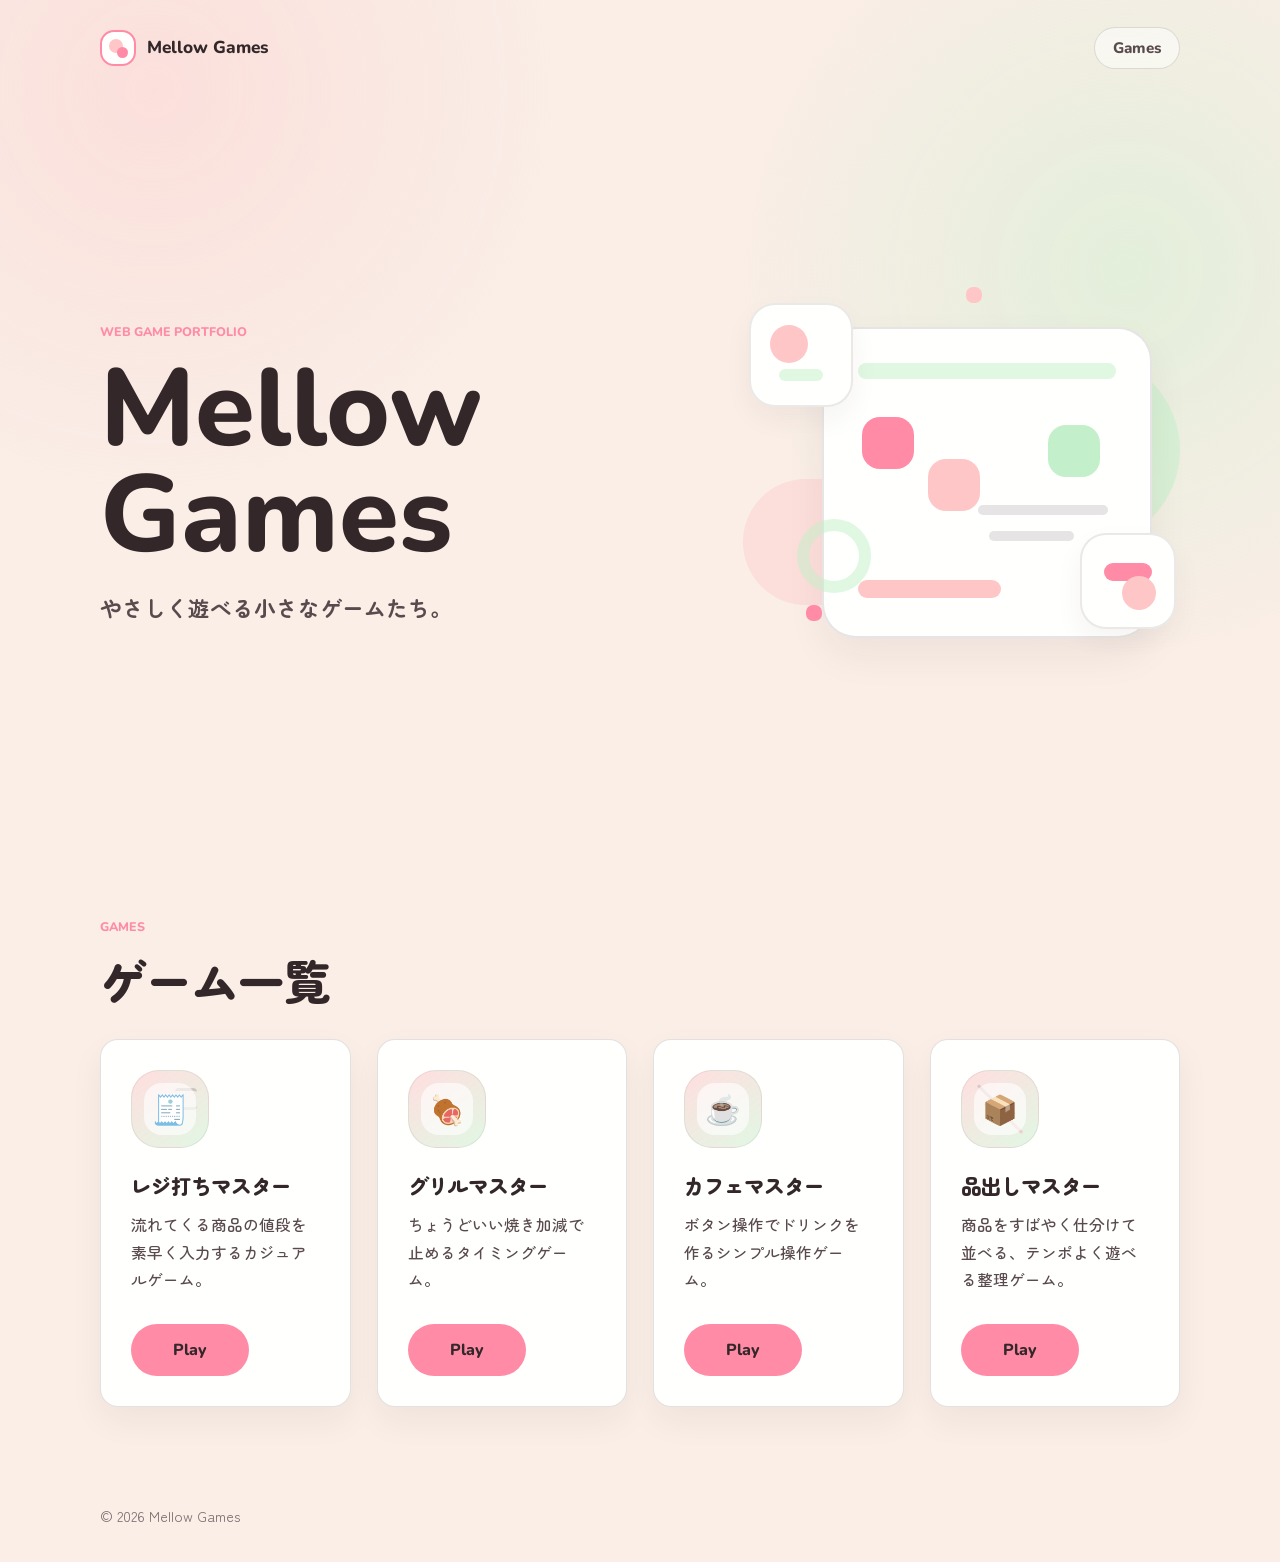
==== index.html @ 147684a7 "Add files via upload" ====
<!DOCTYPE html>
<html lang="ja">
<head>
  <meta charset="UTF-8">
  <meta name="viewport" content="width=device-width, initial-scale=1.0">
  <meta name="description" content="やさしく遊べる小さなゲームたち。">
  <title>Mellow Games</title>
  <link rel="preconnect" href="https://fonts.googleapis.com">
  <link rel="preconnect" href="https://fonts.gstatic.com" crossorigin>
  <link href="https://fonts.googleapis.com/css2?family=Nunito:wght@600;700;800&family=Zen+Maru+Gothic:wght@400;500;700;900&display=swap" rel="stylesheet">
  <link rel="stylesheet" href="style.css">
</head>
<body>
  <header class="site-header">
    <a class="brand" href="#" aria-label="Mellow Games">
      <span class="brand-mark" aria-hidden="true"></span>
      <span>Mellow Games</span>
    </a>
    <nav class="site-nav" aria-label="サイト内ナビゲーション">
      <a href="#games">Games</a>
    </nav>
  </header>

  <main>
    <section class="hero" aria-labelledby="site-title">
      <div class="hero-text">
        <p class="section-label">web game portfolio</p>
        <h1 id="site-title">Mellow Games</h1>
        <p class="lead">やさしく遊べる小さなゲームたち。</p>
      </div>

      <div class="hero-art" aria-label="フラットでやわらかいゲーム作品集のビジュアル">
        <div class="art-screen">
          <span class="screen-bar"></span>
          <span class="screen-pill"></span>
          <span class="screen-dot dot-one"></span>
          <span class="screen-dot dot-two"></span>
          <span class="screen-dot dot-three"></span>
          <span class="screen-line line-one"></span>
          <span class="screen-line line-two"></span>
        </div>
        <span class="art-tile tile-left"></span>
        <span class="art-tile tile-right"></span>
        <span class="art-ring"></span>
        <span class="art-spark spark-one"></span>
        <span class="art-spark spark-two"></span>
        <span class="art-blob blob-green"></span>
        <span class="art-blob blob-yellow"></span>
      </div>
    </section>

    <section class="games" id="games" aria-labelledby="games-title">
      <div class="section-heading">
        <p class="section-label">games</p>
        <h2 id="games-title">ゲーム一覧</h2>
      </div>

      <div class="game-grid">
        <article class="game-card game-card-cashier">
          <div class="game-icon" aria-label="レシートのアイコン"><span>🧾</span></div>
          <h3>レジ打ちマスター</h3>
          <p>流れてくる商品の値段を素早く入力するカジュアルゲーム。</p>
          <a class="play-button" href="https://shrimp7260-png.github.io/cashier_game/">Play</a>
        </article>

        <article class="game-card game-card-grill">
          <div class="game-icon" aria-label="焼き加減のアイコン"><span>🍖</span></div>
          <h3>グリルマスター</h3>
          <p>ちょうどいい焼き加減で止めるタイミングゲーム。</p>
          <a class="play-button" href="https://shrimp7260-png.github.io/grill_game/">Play</a>
        </article>

        <article class="game-card game-card-cafe">
          <div class="game-icon" aria-label="カフェのアイコン"><span>☕</span></div>
          <h3>カフェマスター</h3>
          <p>ボタン操作でドリンクを作るシンプル操作ゲーム。</p>
          <a class="play-button" href="https://shrimp7260-png.github.io/cafe_button/">Play</a>
        </article>

        <article class="game-card game-card-sort">
          <div class="game-icon" aria-label="品出しのアイコン"><span>📦</span></div>
          <h3>品出しマスター</h3>
          <p>商品をすばやく仕分けて並べる、テンポよく遊べる整理ゲーム。</p>
          <a class="play-button" href="https://shrimp7260-png.github.io/sort_game/">Play</a>
        </article>
      </div>
    </section>
  </main>

  <footer class="site-footer">
    <p>© 2026 Mellow Games</p>
  </footer>
</body>
</html>
---- style.css ----
:root {
  --bg: #faeee7;
  --main: #ff8ba7;
  --accent: #ffc6c7;
  --tertiary: #c3f0ca;
  --text: #33272a;
  --muted: #594a4e;
  --card: #fffffe;
  --border: rgba(51, 39, 42, 0.14);
  --soft-main: rgba(255, 139, 167, 0.2);
  --soft-accent: rgba(255, 198, 199, 0.4);
  --soft-tertiary: rgba(195, 240, 202, 0.52);
  --card-shadow: 0 14px 34px rgba(51, 39, 42, 0.055);
}

* {
  box-sizing: border-box;
}

html {
  scroll-behavior: smooth;
}

body {
  margin: 0;
  min-height: 100vh;
  background: var(--bg);
  color: var(--text);
  font-family: "Zen Maru Gothic", "M PLUS Rounded 1c", "Yu Gothic", "Hiragino Maru Gothic ProN", sans-serif;
  line-height: 1.75;
}

body::before {
  position: fixed;
  inset: 0;
  z-index: -2;
  pointer-events: none;
  background:
    radial-gradient(circle at 12% 10%, rgba(255, 198, 199, 0.36), transparent 25rem),
    radial-gradient(circle at 88% 30%, rgba(195, 240, 202, 0.42), transparent 24rem);
  content: "";
}

a {
  color: inherit;
  text-decoration: none;
}

.site-header,
.hero,
.games,
.site-footer {
  width: min(1080px, calc(100% - 44px));
  margin-inline: auto;
}

.site-header {
  display: flex;
  align-items: center;
  justify-content: space-between;
  padding: 26px 0;
}

.brand {
  display: inline-flex;
  align-items: center;
  gap: 11px;
  min-height: 44px;
  font-family: "Nunito", "Zen Maru Gothic", sans-serif;
  font-size: 1.08rem;
  font-weight: 800;
}

.brand-mark {
  position: relative;
  width: 36px;
  height: 36px;
  border: 2px solid var(--main);
  border-radius: 14px;
  background: var(--card);
}

.brand-mark::before,
.brand-mark::after {
  position: absolute;
  border-radius: 999px;
  content: "";
}

.brand-mark::before {
  width: 14px;
  height: 14px;
  left: 7px;
  top: 7px;
  background: var(--accent);
}

.brand-mark::after {
  width: 11px;
  height: 11px;
  right: 6px;
  bottom: 6px;
  background: var(--main);
}

.site-nav a {
  display: inline-flex;
  align-items: center;
  justify-content: center;
  min-height: 42px;
  padding: 0 18px;
  border: 1px solid var(--border);
  border-radius: 999px;
  background: rgba(255, 255, 255, 0.5);
  color: var(--muted);
  font-family: "Nunito", "Zen Maru Gothic", sans-serif;
  font-size: 0.95rem;
  font-weight: 800;
}

.hero {
  display: grid;
  grid-template-columns: minmax(0, 1fr) minmax(310px, 0.82fr);
  align-items: center;
  gap: clamp(42px, 8vw, 92px);
  min-height: calc(100vh - 96px);
  padding: 34px 0 82px;
}

.hero-text {
  max-width: 620px;
}

.section-label {
  margin: 0 0 13px;
  color: var(--main);
  font-family: "Nunito", "Zen Maru Gothic", sans-serif;
  font-size: 0.78rem;
  font-weight: 800;
  letter-spacing: 0;
  text-transform: uppercase;
}

h1,
h2,
h3,
p {
  margin-top: 0;
}

h1 {
  margin-bottom: 20px;
  font-family: "Nunito", "Zen Maru Gothic", sans-serif;
  font-size: clamp(3.2rem, 8.6vw, 6.8rem);
  font-weight: 800;
  line-height: 0.98;
}

.lead {
  max-width: 30rem;
  margin-bottom: 0;
  color: var(--muted);
  font-size: clamp(1.08rem, 2vw, 1.36rem);
  font-weight: 700;
}

.hero-art {
  position: relative;
  min-height: 410px;
}

.art-screen {
  position: absolute;
  right: 28px;
  top: 58px;
  display: block;
  width: min(82%, 330px);
  aspect-ratio: 1.06 / 1;
  border: 2px solid rgba(51, 39, 42, 0.12);
  border-radius: 34px;
  background: var(--card);
  box-shadow: 0 18px 40px rgba(51, 39, 42, 0.06);
  animation: screen-float 7s ease-in-out infinite;
}

.screen-bar,
.screen-pill,
.screen-dot,
.screen-line {
  position: absolute;
  display: block;
}

.screen-bar {
  left: 34px;
  right: 34px;
  top: 34px;
  height: 16px;
  border-radius: 999px;
  background: var(--soft-tertiary);
}

.screen-pill {
  left: 34px;
  bottom: 38px;
  width: 44%;
  height: 18px;
  border-radius: 999px;
  background: var(--accent);
}

.screen-dot {
  width: 52px;
  height: 52px;
  border-radius: 18px;
}

.dot-one {
  left: 38px;
  top: 88px;
  background: var(--main);
}

.dot-two {
  left: 104px;
  top: 130px;
  background: var(--accent);
}

.dot-three {
  right: 50px;
  top: 96px;
  background: var(--tertiary);
}

.screen-line {
  height: 10px;
  border-radius: 999px;
  background: rgba(51, 39, 42, 0.12);
}

.line-one {
  right: 42px;
  top: 176px;
  width: 40%;
}

.line-two {
  right: 76px;
  top: 202px;
  width: 26%;
}

.art-tile {
  position: absolute;
  z-index: 1;
  display: block;
  border: 2px solid rgba(51, 39, 42, 0.1);
  border-radius: 26px;
  background: var(--card);
  box-shadow: 0 12px 28px rgba(51, 39, 42, 0.05);
}

.art-tile::before,
.art-tile::after {
  position: absolute;
  border-radius: 999px;
  content: "";
}

.tile-left {
  left: 14px;
  top: 34px;
  width: 104px;
  height: 104px;
  animation: tile-left-float 5.8s ease-in-out infinite;
}

.tile-left::before {
  width: 38px;
  height: 38px;
  left: 19px;
  top: 20px;
  background: var(--accent);
}

.tile-left::after {
  width: 44px;
  height: 12px;
  left: 28px;
  bottom: 24px;
  background: var(--soft-tertiary);
}

.tile-right {
  right: 4px;
  bottom: 50px;
  width: 96px;
  height: 96px;
  animation: tile-right-float 6.4s ease-in-out infinite;
}

.tile-right::before {
  width: 48px;
  height: 18px;
  left: 22px;
  top: 28px;
  background: var(--main);
}

.tile-right::after {
  width: 34px;
  height: 34px;
  right: 18px;
  bottom: 17px;
  background: var(--accent);
}

.art-ring {
  position: absolute;
  left: 62px;
  bottom: 86px;
  width: 74px;
  height: 74px;
  border: 12px solid var(--soft-tertiary);
  border-radius: 50%;
  animation: ring-breathe 5.2s ease-in-out infinite;
}

.art-spark {
  position: absolute;
  width: 16px;
  height: 16px;
  border-radius: 7px;
  background: var(--accent);
}

.spark-one {
  left: 52%;
  top: 18px;
  animation: spark-one-drift 4.8s ease-in-out infinite;
}

.spark-two {
  left: 16%;
  bottom: 58px;
  background: var(--main);
  animation: spark-two-drift 5.6s ease-in-out infinite;
}

.art-blob {
  position: absolute;
  z-index: -1;
  display: block;
  border-radius: 999px;
}

.blob-green {
  right: 0;
  top: 86px;
  width: 270px;
  height: 190px;
  background: var(--soft-tertiary);
  animation: blob-green-drift 8.4s ease-in-out infinite;
}

.blob-yellow {
  left: 8px;
  bottom: 74px;
  width: 190px;
  height: 126px;
  background: var(--soft-accent);
  animation: blob-yellow-drift 7.6s ease-in-out infinite;
}

@keyframes screen-float {
  0%,
  100% {
    transform: translate3d(0, 0, 0) rotate(0deg);
  }

  50% {
    transform: translate3d(0, -10px, 0) rotate(0.7deg);
  }
}

@keyframes tile-left-float {
  0%,
  100% {
    transform: translate3d(0, 0, 0) rotate(-8deg);
  }

  50% {
    transform: translate3d(-4px, -12px, 0) rotate(-4deg);
  }
}

@keyframes tile-right-float {
  0%,
  100% {
    transform: translate3d(0, 0, 0) rotate(7deg);
  }

  50% {
    transform: translate3d(5px, -9px, 0) rotate(3deg);
  }
}

@keyframes ring-breathe {
  0%,
  100% {
    transform: scale(1);
    opacity: 1;
  }

  50% {
    transform: scale(1.08);
    opacity: 0.76;
  }
}

@keyframes spark-one-drift {
  0%,
  100% {
    transform: translate3d(0, 0, 0) rotate(18deg);
  }

  50% {
    transform: translate3d(6px, -8px, 0) rotate(42deg);
  }
}

@keyframes spark-two-drift {
  0%,
  100% {
    transform: translate3d(0, 0, 0) rotate(-18deg);
  }

  50% {
    transform: translate3d(-5px, 7px, 0) rotate(-42deg);
  }
}

@keyframes blob-green-drift {
  0%,
  100% {
    transform: translate3d(0, 0, 0) rotate(-20deg);
  }

  50% {
    transform: translate3d(10px, -8px, 0) rotate(-15deg);
  }
}

@keyframes blob-yellow-drift {
  0%,
  100% {
    transform: translate3d(0, 0, 0) rotate(17deg);
  }

  50% {
    transform: translate3d(-8px, 6px, 0) rotate(12deg);
  }
}

@keyframes icon-bob {
  0%,
  100% {
    transform: translateY(0);
  }

  45% {
    transform: translateY(-4px);
  }
}

@keyframes cashier-lines {
  0%,
  62%,
  100% {
    opacity: 0;
    transform: translateY(4px);
  }

  18%,
  42% {
    opacity: 1;
    transform: translateY(0);
  }
}

@keyframes cashier-dot {
  0%,
  55%,
  100% {
    opacity: 0;
    transform: scale(0.65);
  }

  18%,
  28% {
    opacity: 0.9;
    transform: scale(1);
  }
}

@keyframes grill-wiggle {
  0%,
  100% {
    transform: translateY(0) rotate(0deg);
  }

  32% {
    transform: translateY(-2px) rotate(-4deg);
  }

  64% {
    transform: translateY(1px) rotate(3deg);
  }
}

@keyframes cup-sway {
  0%,
  100% {
    transform: translateY(0) rotate(0deg);
  }

  50% {
    transform: translateY(-2px) rotate(2deg);
  }
}

@keyframes steam-rise {
  0%,
  100% {
    opacity: 0;
    transform: translate3d(0, 8px, 0) scaleY(0.78);
  }

  28% {
    opacity: 0.62;
  }

  68% {
    opacity: 0;
    transform: translate3d(0, -8px, 0) scaleY(1.08);
  }
}

@keyframes sort-slide {
  0%,
  100% {
    transform: translateX(0);
  }

  35% {
    transform: translateX(-4px);
  }

  70% {
    transform: translateX(4px);
  }
}

@keyframes sort-arrow-left {
  0%,
  70%,
  100% {
    opacity: 0;
    transform: translateX(6px) rotate(45deg);
  }

  24%,
  48% {
    opacity: 1;
    transform: translateX(0) rotate(45deg);
  }
}

@keyframes sort-arrow-right {
  0%,
  70%,
  100% {
    opacity: 0;
    transform: translateX(-6px) rotate(225deg);
  }

  24%,
  48% {
    opacity: 1;
    transform: translateX(0) rotate(225deg);
  }
}

.games {
  padding: 16px 0 96px;
}

.section-heading {
  margin-bottom: 30px;
}

h2 {
  margin-bottom: 0;
  font-size: clamp(2rem, 4vw, 2.9rem);
  font-weight: 900;
  line-height: 1.25;
}

.game-grid {
  display: grid;
  grid-template-columns: repeat(auto-fit, minmax(240px, 1fr));
  gap: 26px;
}

.game-card {
  display: flex;
  flex-direction: column;
  min-height: 348px;
  padding: 30px;
  border: 1px solid var(--border);
  border-radius: 18px;
  background: var(--card);
  box-shadow: var(--card-shadow);
  transition: transform 180ms ease, box-shadow 180ms ease, border-color 180ms ease;
}

.game-card:hover {
  border-color: rgba(255, 139, 167, 0.34);
  box-shadow: 0 18px 38px rgba(51, 39, 42, 0.075);
  transform: translateY(-4px);
}

.game-icon {
  position: relative;
  display: grid;
  place-items: center;
  overflow: hidden;
  width: 78px;
  height: 78px;
  margin-bottom: 24px;
  border: 1px solid rgba(51, 39, 42, 0.08);
  border-radius: 28px;
  background:
    linear-gradient(145deg, rgba(255, 198, 199, 0.58), rgba(195, 240, 202, 0.5)),
    var(--card);
}

.game-icon span {
  position: relative;
  z-index: 2;
  display: grid;
  place-items: center;
  width: 52px;
  height: 52px;
  border-radius: 18px;
  background: rgba(255, 255, 255, 0.62);
  font-size: 1.8rem;
  line-height: 1;
  filter: saturate(0.82);
}

.game-icon::before,
.game-icon::after {
  position: absolute;
  z-index: 1;
  pointer-events: none;
  content: "";
}

.game-card-cashier .game-icon span {
  animation: icon-bob 2.5s ease-in-out infinite;
}

.game-card-cashier .game-icon::before {
  right: 11px;
  top: 17px;
  width: 22px;
  height: 16px;
  border-top: 3px solid rgba(51, 39, 42, 0.18);
  border-bottom: 3px solid rgba(51, 39, 42, 0.12);
  border-radius: 4px;
  animation: cashier-lines 2.5s ease-in-out infinite;
}

.game-card-cashier .game-icon::after {
  right: 17px;
  bottom: 17px;
  width: 7px;
  height: 7px;
  border-radius: 50%;
  background: var(--main);
  opacity: 0;
  animation: cashier-dot 2.5s ease-in-out infinite;
}

.game-card-grill .game-icon span {
  animation: grill-wiggle 3.1s ease-in-out infinite;
}

.game-card-grill .game-icon::before,
.game-card-cafe .game-icon::before {
  left: 25px;
  top: 11px;
  width: 8px;
  height: 23px;
  border-left: 3px solid rgba(89, 74, 78, 0.18);
  border-radius: 999px;
  opacity: 0;
  animation: steam-rise 3s ease-in-out infinite;
}

.game-card-grill .game-icon::after,
.game-card-cafe .game-icon::after {
  left: 39px;
  top: 14px;
  width: 8px;
  height: 20px;
  border-left: 3px solid rgba(89, 74, 78, 0.14);
  border-radius: 999px;
  opacity: 0;
  animation: steam-rise 3s 0.45s ease-in-out infinite;
}

.game-card-cafe .game-icon span {
  animation: cup-sway 3.2s ease-in-out infinite;
}

.game-card-cafe .game-icon::before {
  border-left-color: rgba(255, 139, 167, 0.22);
}

.game-card-cafe .game-icon::after {
  border-left-color: rgba(89, 74, 78, 0.13);
}

.game-card-sort .game-icon span {
  animation: sort-slide 2.8s ease-in-out infinite;
}

.game-card-sort .game-icon::before {
  left: 10px;
  top: 19px;
  width: 18px;
  height: 8px;
  border-top: 3px solid rgba(51, 39, 42, 0.14);
  border-right: 3px solid rgba(51, 39, 42, 0.14);
  transform: rotate(45deg);
  animation: sort-arrow-left 2.8s ease-in-out infinite;
}

.game-card-sort .game-icon::after {
  right: 10px;
  bottom: 19px;
  width: 18px;
  height: 8px;
  border-top: 3px solid rgba(255, 139, 167, 0.38);
  border-right: 3px solid rgba(255, 139, 167, 0.38);
  transform: rotate(225deg);
  animation: sort-arrow-right 2.8s 0.25s ease-in-out infinite;
}

.game-card h3 {
  margin-bottom: 12px;
  font-size: 1.28rem;
  font-weight: 900;
  line-height: 1.35;
}

.game-card p {
  margin-bottom: 30px;
  color: var(--muted);
  font-size: 0.98rem;
  font-weight: 500;
}

.play-button {
  display: inline-flex;
  align-items: center;
  justify-content: center;
  width: fit-content;
  min-width: 118px;
  min-height: 52px;
  margin-top: auto;
  padding: 0 28px;
  border-radius: 999px;
  background: var(--main);
  color: var(--text);
  font-family: "Nunito", "Zen Maru Gothic", sans-serif;
  font-size: 1rem;
  font-weight: 800;
  transition: transform 150ms ease, box-shadow 150ms ease, background-color 150ms ease;
}

.play-button:hover {
  background: #ff7f9f;
  box-shadow: 0 10px 20px rgba(255, 139, 167, 0.28);
  transform: translateY(-2px);
}

.play-button:active {
  box-shadow: 0 5px 12px rgba(255, 139, 167, 0.18);
  transform: translateY(1px) scale(0.99);
}

.brand:focus-visible,
.site-nav a:focus-visible,
.play-button:focus-visible {
  outline: 3px solid rgba(195, 240, 202, 0.82);
  outline-offset: 4px;
}

.site-footer {
  padding: 0 0 34px;
  color: rgba(89, 74, 78, 0.78);
  font-size: 0.9rem;
}

.site-footer p {
  margin-bottom: 0;
}

@media (max-width: 880px) {
  .hero {
    grid-template-columns: 1fr;
    gap: 34px;
    min-height: auto;
    padding: 34px 0 70px;
  }

  .hero-art {
    order: -1;
    min-height: 320px;
  }

  .art-screen {
    right: 22px;
    top: 48px;
    width: min(78%, 292px);
  }

  .game-grid {
    grid-template-columns: 1fr;
  }

  .game-card {
    min-height: auto;
  }
}

@media (max-width: 560px) {
  .site-header,
  .hero,
  .games,
  .site-footer {
    width: min(100% - 30px, 1080px);
  }

  .site-header {
    padding: 20px 0;
  }

  .brand {
    font-size: 1rem;
  }

  .brand-mark {
    width: 34px;
    height: 34px;
    border-radius: 13px;
  }

  .site-nav a {
    min-height: 40px;
    padding: 0 14px;
  }

  .hero {
    padding: 24px 0 58px;
  }

  .hero-art {
    min-height: 250px;
  }

  h1 {
    font-size: clamp(3rem, 17vw, 4.25rem);
  }

  .lead {
    font-size: 1.06rem;
  }

  .art-screen {
    right: 12px;
    top: 38px;
    width: min(76%, 232px);
    border-radius: 28px;
  }

  .screen-bar {
    left: 26px;
    right: 26px;
    top: 28px;
    height: 13px;
  }

  .screen-dot {
    width: 40px;
    height: 40px;
    border-radius: 15px;
  }

  .dot-one {
    left: 28px;
    top: 72px;
  }

  .dot-two {
    left: 78px;
    top: 104px;
  }

  .dot-three {
    right: 34px;
    top: 80px;
  }

  .screen-line {
    height: 8px;
  }

  .line-one {
    right: 32px;
    top: 146px;
  }

  .line-two {
    right: 56px;
    top: 166px;
  }

  .screen-pill {
    left: 28px;
    bottom: 30px;
    height: 14px;
  }

  .tile-left {
    left: 4px;
    top: 18px;
    width: 76px;
    height: 76px;
    border-radius: 22px;
  }

  .tile-right {
    right: 0;
    bottom: 34px;
    width: 72px;
    height: 72px;
    border-radius: 22px;
  }

  .art-ring {
    left: 42px;
    bottom: 54px;
    width: 56px;
    height: 56px;
    border-width: 10px;
  }

  .blob-green {
    top: 62px;
    width: 210px;
    height: 148px;
  }

  .blob-yellow {
    bottom: 48px;
    width: 150px;
    height: 96px;
  }

  .games {
    padding-bottom: 76px;
  }

  .game-grid {
    gap: 14px;
  }

  .game-card {
    display: grid;
    grid-template-columns: 66px minmax(0, 1fr);
    align-items: start;
    column-gap: 16px;
    padding: 18px;
  }

  .game-icon {
    grid-row: 1 / 4;
    width: 66px;
    height: 66px;
    margin-bottom: 0;
    border-radius: 22px;
  }

  .game-icon span {
    width: 46px;
    height: 46px;
    border-radius: 16px;
    font-size: 1.45rem;
  }

  .game-card h3 {
    grid-column: 2;
    margin-bottom: 5px;
    font-size: 1.08rem;
  }

  .game-card p {
    grid-column: 2;
    margin-bottom: 14px;
    font-size: 0.9rem;
    line-height: 1.58;
  }

  .play-button {
    grid-column: 2;
    width: 100%;
    min-height: 48px;
    margin-top: 0;
    padding: 0 20px;
  }
}

@media (prefers-reduced-motion: reduce) {
  *,
  *::before,
  *::after {
    scroll-behavior: auto !important;
  }

  .art-screen,
  .tile-left,
  .tile-right,
  .art-ring,
  .spark-one,
  .spark-two,
  .blob-green,
  .blob-yellow,
  .game-icon span,
  .game-icon::before,
  .game-icon::after {
    animation: none;
  }
}
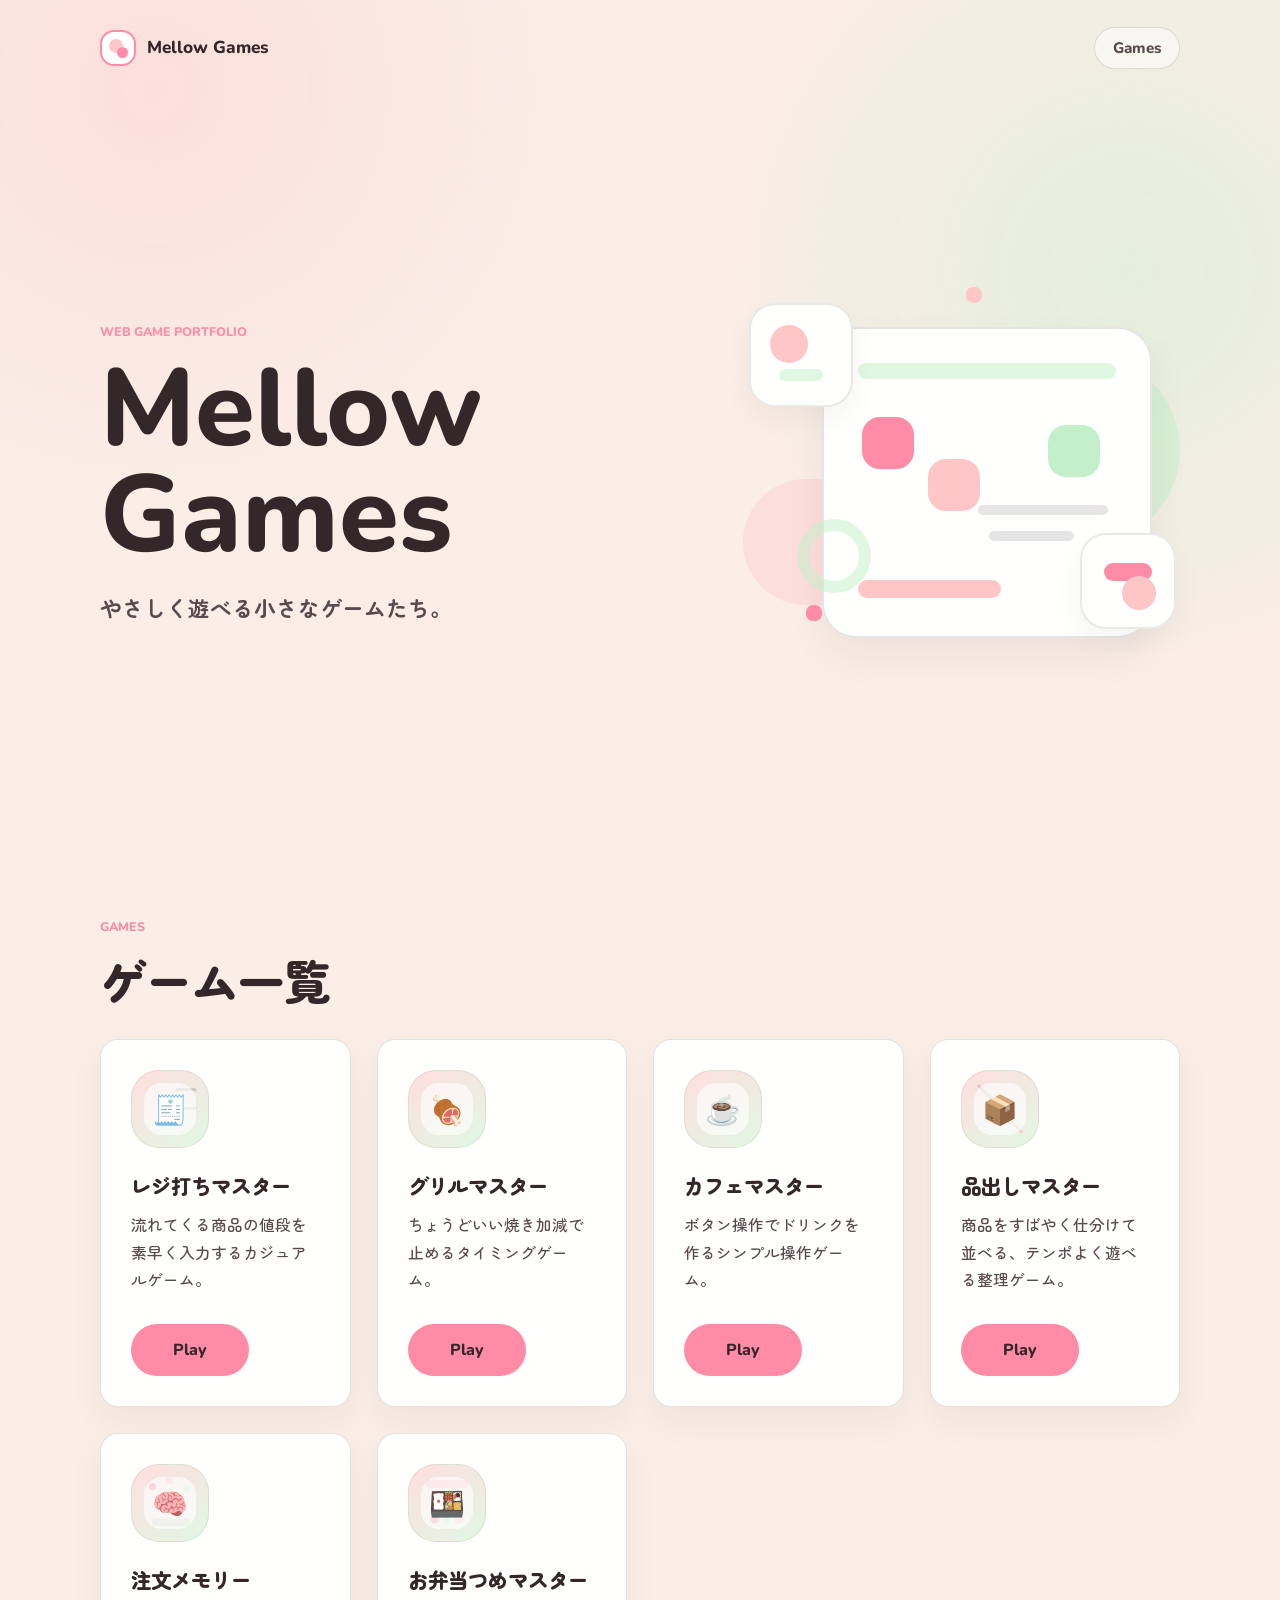
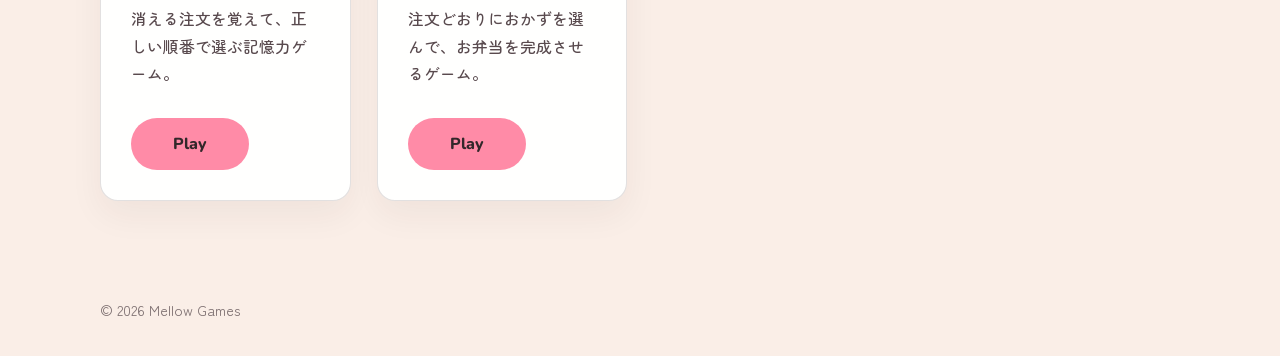
==== commit af420a55: "Add files via upload" ====
--- a/index.html
+++ b/index.html
@@ -83,6 +83,20 @@
           <p>商品をすばやく仕分けて並べる、テンポよく遊べる整理ゲーム。</p>
           <a class="play-button" href="https://shrimp7260-png.github.io/sort_game/">Play</a>
         </article>
+
+        <article class="game-card game-card-memory">
+          <div class="game-icon" aria-label="記憶ゲームのアイコン"><span>🧠</span></div>
+          <h3>注文メモリー</h3>
+          <p>消える注文を覚えて、正しい順番で選ぶ記憶力ゲーム。</p>
+          <a class="play-button" href="https://shrimp7260-png.github.io/memory-game/">Play</a>
+        </article>
+
+        <article class="game-card game-card-bento">
+          <div class="game-icon" aria-label="お弁当のアイコン"><span>🍱</span></div>
+          <h3>お弁当つめマスター</h3>
+          <p>注文どおりにおかずを選んで、お弁当を完成させるゲーム。</p>
+          <a class="play-button" href="https://shrimp7260-png.github.io/bento-game/">Play</a>
+        </article>
       </div>
     </section>
   </main>
--- a/style.css
+++ b/style.css
@@ -592,6 +592,79 @@
   }
 }
 
+@keyframes memory-pulse {
+  0%,
+  100% {
+    transform: scale(1);
+  }
+
+  50% {
+    transform: scale(1.05);
+  }
+}
+
+@keyframes memory-dots {
+  0%,
+  100% {
+    opacity: 0.36;
+    transform: translateY(2px);
+  }
+
+  42%,
+  66% {
+    opacity: 0.9;
+    transform: translateY(-2px);
+  }
+}
+
+@keyframes memory-line {
+  0%,
+  100% {
+    opacity: 0.2;
+    transform: scaleX(0.72);
+  }
+
+  50% {
+    opacity: 0.72;
+    transform: scaleX(1);
+  }
+}
+
+@keyframes bento-lift {
+  0%,
+  100% {
+    transform: translateY(0) rotate(0deg);
+  }
+
+  48% {
+    transform: translateY(-3px) rotate(-2deg);
+  }
+}
+
+@keyframes bento-lid {
+  0%,
+  100% {
+    opacity: 0.45;
+    transform: translateY(0);
+  }
+
+  48% {
+    opacity: 0.82;
+    transform: translateY(-6px);
+  }
+}
+
+@keyframes bento-items {
+  0%,
+  100% {
+    transform: translateY(0);
+  }
+
+  48% {
+    transform: translateY(-2px);
+  }
+}
+
 .games {
   padding: 16px 0 96px;
 }
@@ -760,6 +833,61 @@
   animation: sort-arrow-right 2.8s 0.25s ease-in-out infinite;
 }
 
+.game-card-memory .game-icon span {
+  animation: memory-pulse 3s ease-in-out infinite;
+}
+
+.game-card-memory .game-icon::before {
+  left: 17px;
+  top: 18px;
+  width: 7px;
+  height: 7px;
+  border-radius: 50%;
+  background: var(--main);
+  box-shadow:
+    17px -6px 0 rgba(255, 139, 167, 0.38),
+    34px 2px 0 rgba(195, 240, 202, 0.9);
+  animation: memory-dots 3s ease-in-out infinite;
+}
+
+.game-card-memory .game-icon::after {
+  left: 20px;
+  bottom: 15px;
+  width: 38px;
+  height: 8px;
+  border-radius: 999px;
+  background: rgba(89, 74, 78, 0.12);
+  animation: memory-line 3s ease-in-out infinite;
+}
+
+.game-card-bento .game-icon span {
+  animation: bento-lift 3.2s ease-in-out infinite;
+}
+
+.game-card-bento .game-icon::before {
+  left: 17px;
+  top: 15px;
+  width: 42px;
+  height: 8px;
+  border-radius: 999px;
+  background: rgba(255, 139, 167, 0.35);
+  animation: bento-lid 3.2s ease-in-out infinite;
+}
+
+.game-card-bento .game-icon::after {
+  left: 18px;
+  bottom: 17px;
+  width: 40px;
+  height: 10px;
+  border-radius: 999px;
+  background:
+    radial-gradient(circle at 20% 50%, var(--main) 0 4px, transparent 5px),
+    radial-gradient(circle at 50% 50%, var(--tertiary) 0 4px, transparent 5px),
+    radial-gradient(circle at 80% 50%, var(--accent) 0 4px, transparent 5px);
+  opacity: 0.72;
+  animation: bento-items 3.2s ease-in-out infinite;
+}
+
 .game-card h3 {
   margin-bottom: 12px;
   font-size: 1.28rem;
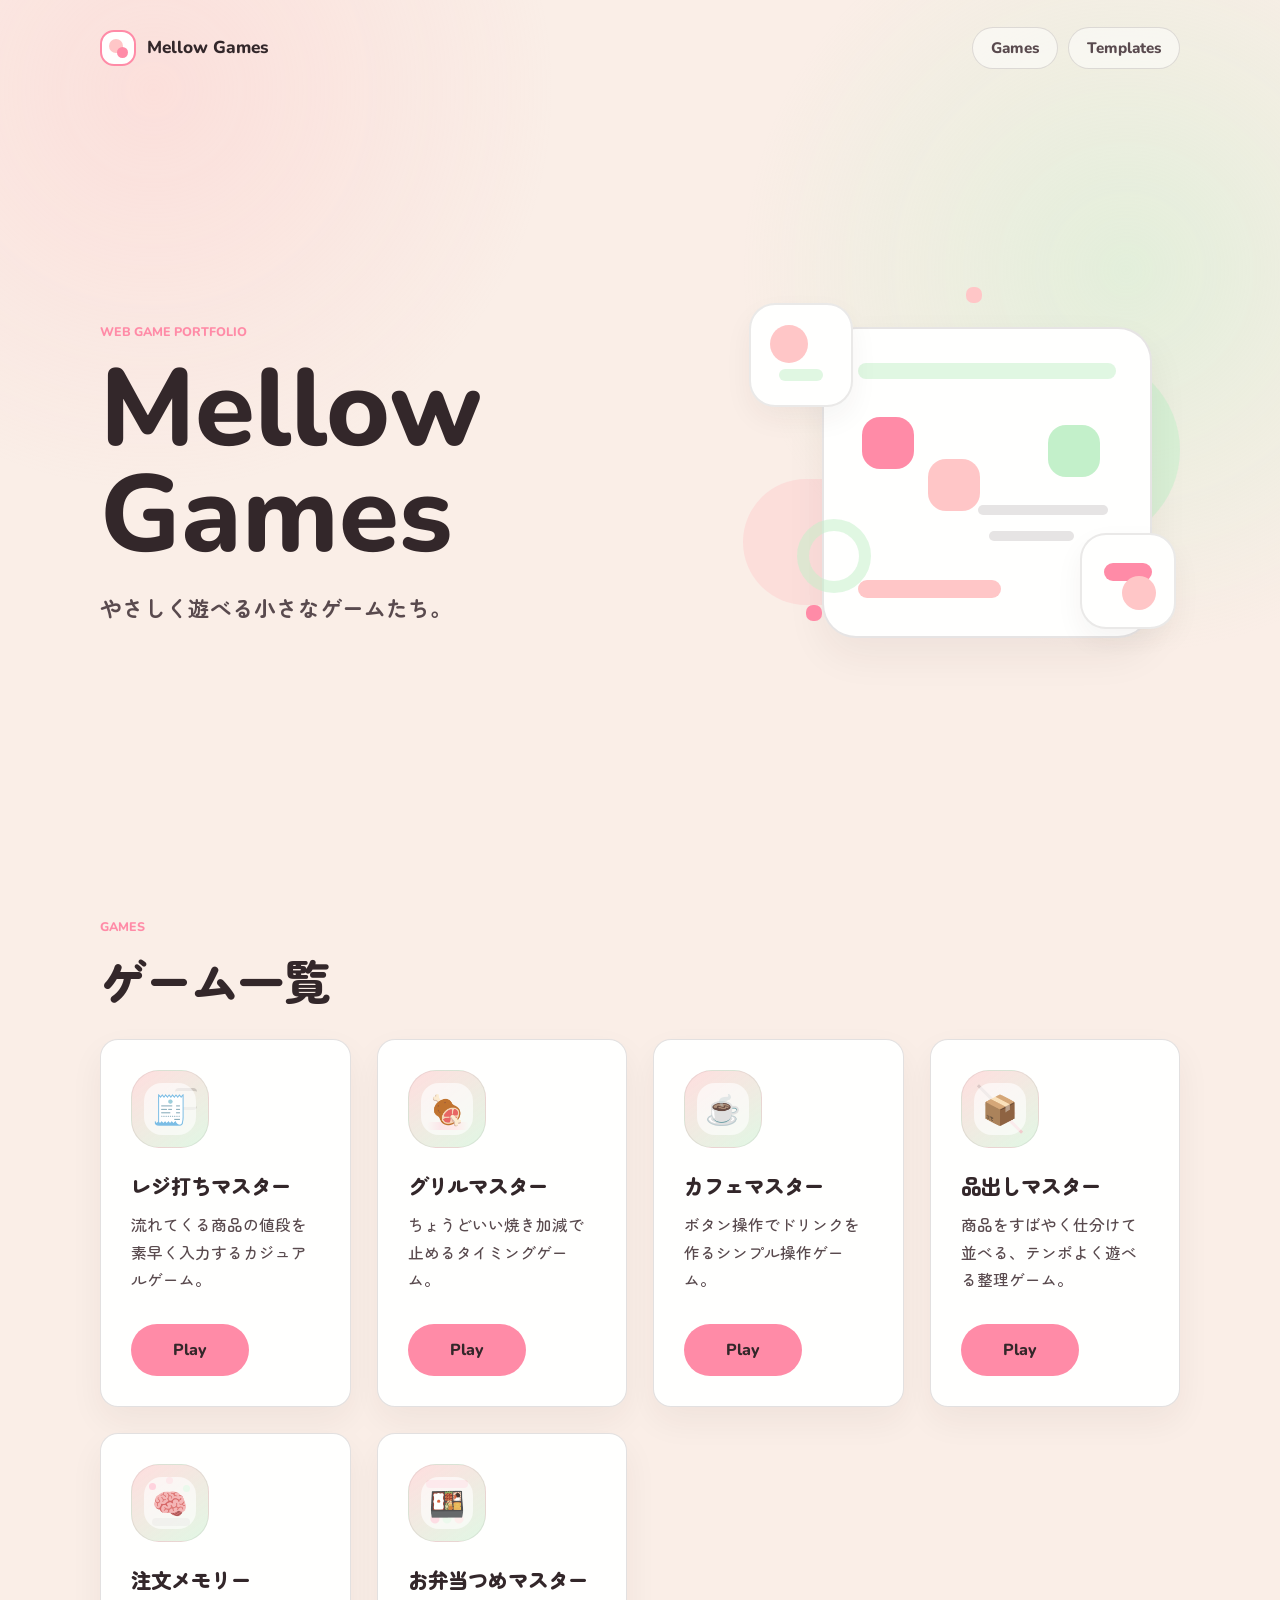
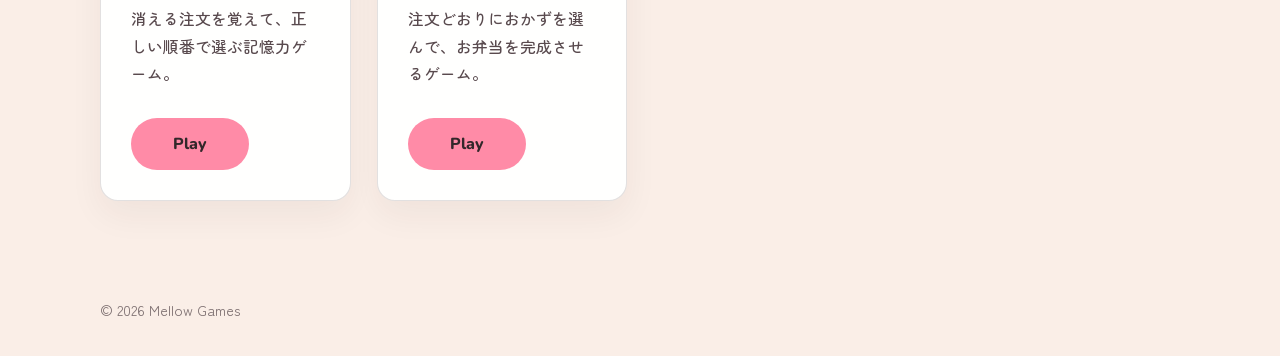
==== commit e7971db7: "Add files via upload" ====
--- a/index.html
+++ b/index.html
@@ -18,6 +18,7 @@
     </a>
     <nav class="site-nav" aria-label="サイト内ナビゲーション">
       <a href="#games">Games</a>
+      <a href="templates.html">Templates</a>
     </nav>
   </header>
 
@@ -88,14 +89,14 @@
           <div class="game-icon" aria-label="記憶ゲームのアイコン"><span>🧠</span></div>
           <h3>注文メモリー</h3>
           <p>消える注文を覚えて、正しい順番で選ぶ記憶力ゲーム。</p>
-          <a class="play-button" href="https://shrimp7260-png.github.io/memory-game/">Play</a>
+          <a class="play-button" href="https://shrimp7260-png.github.io/memory_game/">Play</a>
         </article>
 
         <article class="game-card game-card-bento">
           <div class="game-icon" aria-label="お弁当のアイコン"><span>🍱</span></div>
           <h3>お弁当つめマスター</h3>
           <p>注文どおりにおかずを選んで、お弁当を完成させるゲーム。</p>
-          <a class="play-button" href="https://shrimp7260-png.github.io/bento-game/">Play</a>
+          <a class="play-button" href="https://shrimp7260-png.github.io/bento_game/">Play</a>
         </article>
       </div>
     </section>
--- a/style.css
+++ b/style.css
@@ -118,6 +118,14 @@
   font-weight: 800;
 }
 
+.site-nav {
+  display: flex;
+  align-items: center;
+  justify-content: flex-end;
+  gap: 10px;
+  flex-wrap: wrap;
+}
+
 .hero {
   display: grid;
   grid-template-columns: minmax(0, 1fr) minmax(310px, 0.82fr);
@@ -530,6 +538,18 @@
   }
 }
 
+@keyframes cup-pour {
+  0%,
+  100% {
+    transform: translateY(0) rotate(0deg);
+  }
+
+  38%,
+  58% {
+    transform: translateY(-2px) rotate(-7deg);
+  }
+}
+
 @keyframes steam-rise {
   0%,
   100% {
@@ -544,6 +564,71 @@
   68% {
     opacity: 0;
     transform: translate3d(0, -8px, 0) scaleY(1.08);
+  }
+}
+
+@keyframes grill-heat {
+  0%,
+  100% {
+    opacity: 0;
+    transform: translateY(8px) scaleY(0.72);
+  }
+
+  36% {
+    opacity: 0.68;
+  }
+
+  72% {
+    opacity: 0;
+    transform: translateY(-9px) scaleY(1.08);
+  }
+}
+
+@keyframes grill-glow {
+  0%,
+  100% {
+    opacity: 0.32;
+    transform: scaleX(0.78);
+  }
+
+  45% {
+    opacity: 0.82;
+    transform: scaleX(1);
+  }
+}
+
+@keyframes cafe-pour {
+  0%,
+  28%,
+  78%,
+  100% {
+    opacity: 0;
+    transform: translate3d(-5px, -6px, 0) rotate(18deg) scaleY(0.2);
+  }
+
+  40%,
+  62% {
+    opacity: 0.82;
+    transform: translate3d(0, 0, 0) rotate(18deg) scaleY(1);
+  }
+}
+
+@keyframes cafe-drop {
+  0%,
+  36%,
+  100% {
+    opacity: 0;
+    transform: translate3d(-8px, -8px, 0) scale(0.55);
+  }
+
+  52% {
+    opacity: 0.9;
+    transform: translate3d(0, 4px, 0) scale(1);
+  }
+
+  70% {
+    opacity: 0;
+    transform: translate3d(2px, 12px, 0) scale(0.75);
   }
 }
 
@@ -771,40 +856,54 @@
   animation: grill-wiggle 3.1s ease-in-out infinite;
 }
 
-.game-card-grill .game-icon::before,
-.game-card-cafe .game-icon::before {
+.game-card-grill .game-icon::before {
   left: 25px;
-  top: 11px;
+  top: 10px;
   width: 8px;
-  height: 23px;
-  border-left: 3px solid rgba(89, 74, 78, 0.18);
+  height: 24px;
+  border-left: 3px solid rgba(170, 68, 40, 0.18);
   border-radius: 999px;
   opacity: 0;
-  animation: steam-rise 3s ease-in-out infinite;
-}
-
-.game-card-grill .game-icon::after,
+  box-shadow: 13px 3px 0 rgba(255, 139, 167, 0.18);
+  animation: grill-heat 2.8s ease-in-out infinite;
+}
+
+.game-card-grill .game-icon::after {
+  left: 18px;
+  bottom: 17px;
+  width: 42px;
+  height: 8px;
+  border-radius: 999px;
+  background: linear-gradient(90deg, transparent, rgba(255, 139, 167, 0.5), var(--accent), transparent);
+  transform-origin: center;
+  animation: grill-glow 2.8s ease-in-out infinite;
+}
+
+.game-card-cafe .game-icon span {
+  animation: cup-pour 3.2s ease-in-out infinite;
+}
+
+.game-card-cafe .game-icon::before {
+  left: 20px;
+  top: 15px;
+  width: 4px;
+  height: 28px;
+  border-radius: 999px;
+  background: rgba(255, 139, 167, 0.5);
+  transform-origin: top center;
+  opacity: 0;
+  animation: cafe-pour 3.2s ease-in-out infinite;
+}
+
 .game-card-cafe .game-icon::after {
-  left: 39px;
-  top: 14px;
+  left: 27px;
+  top: 24px;
   width: 8px;
-  height: 20px;
-  border-left: 3px solid rgba(89, 74, 78, 0.14);
-  border-radius: 999px;
+  height: 8px;
+  border-radius: 50%;
+  background: rgba(255, 139, 167, 0.58);
   opacity: 0;
-  animation: steam-rise 3s 0.45s ease-in-out infinite;
-}
-
-.game-card-cafe .game-icon span {
-  animation: cup-sway 3.2s ease-in-out infinite;
-}
-
-.game-card-cafe .game-icon::before {
-  border-left-color: rgba(255, 139, 167, 0.22);
-}
-
-.game-card-cafe .game-icon::after {
-  border-left-color: rgba(89, 74, 78, 0.13);
+  animation: cafe-drop 3.2s 0.12s ease-in-out infinite;
 }
 
 .game-card-sort .game-icon span {
@@ -1141,6 +1240,31 @@
     font-size: 1.45rem;
   }
 
+  .game-card-grill .game-icon::before {
+    left: 20px;
+    top: 8px;
+    height: 21px;
+  }
+
+  .game-card-grill .game-icon::after {
+    left: 15px;
+    bottom: 14px;
+    width: 36px;
+  }
+
+  .game-card-cafe .game-icon::before {
+    left: 17px;
+    top: 13px;
+    height: 24px;
+  }
+
+  .game-card-cafe .game-icon::after {
+    left: 24px;
+    top: 21px;
+    width: 7px;
+    height: 7px;
+  }
+
   .game-card h3 {
     grid-column: 2;
     margin-bottom: 5px;
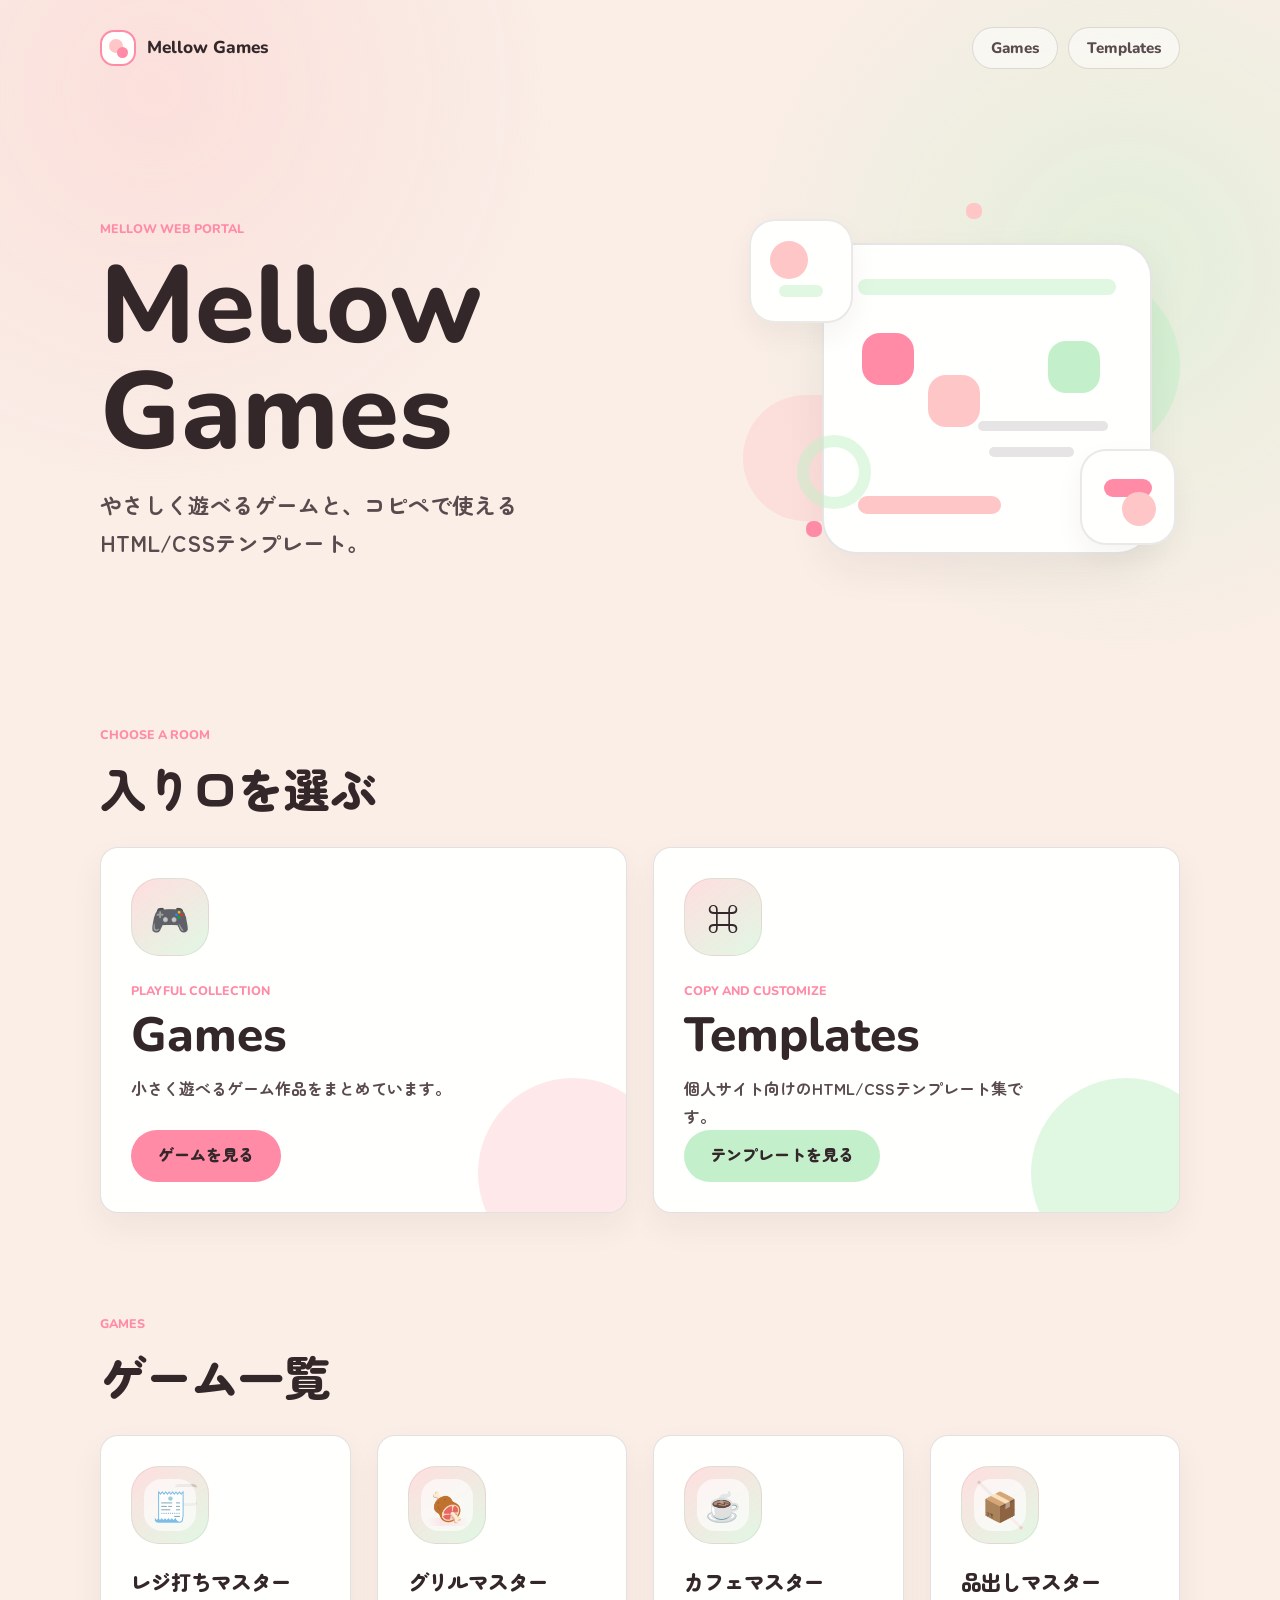
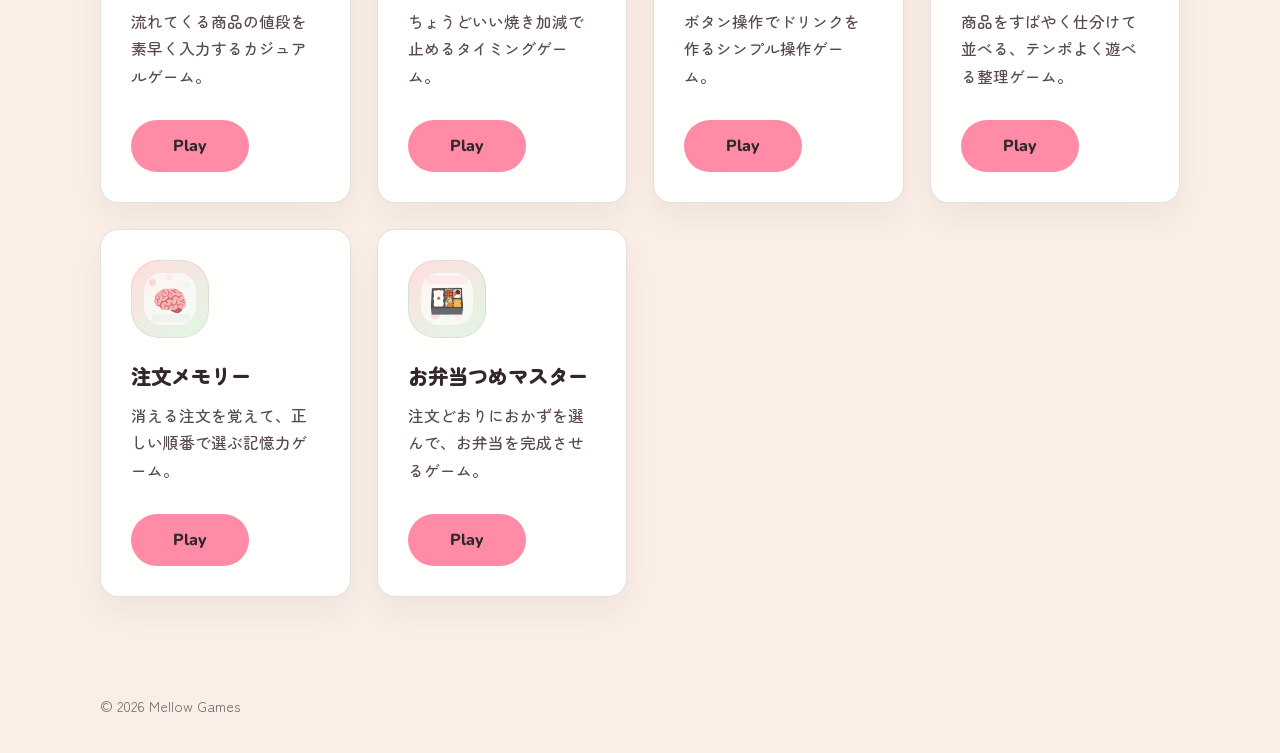
==== commit 616ca857: "Add files via upload" ====
--- a/index.html
+++ b/index.html
@@ -25,9 +25,9 @@
   <main>
     <section class="hero" aria-labelledby="site-title">
       <div class="hero-text">
-        <p class="section-label">web game portfolio</p>
+        <p class="section-label">mellow web portal</p>
         <h1 id="site-title">Mellow Games</h1>
-        <p class="lead">やさしく遊べる小さなゲームたち。</p>
+        <p class="lead">やさしく遊べるゲームと、コピペで使えるHTML/CSSテンプレート。</p>
       </div>
 
       <div class="hero-art" aria-label="フラットでやわらかいゲーム作品集のビジュアル">
@@ -47,6 +47,31 @@
         <span class="art-spark spark-two"></span>
         <span class="art-blob blob-green"></span>
         <span class="art-blob blob-yellow"></span>
+      </div>
+    </section>
+
+    <section class="portal" aria-labelledby="portal-title">
+      <div class="section-heading">
+        <p class="section-label">choose a room</p>
+        <h2 id="portal-title">入り口を選ぶ</h2>
+      </div>
+
+      <div class="portal-grid">
+        <a class="portal-card portal-card-games" href="#games">
+          <span class="portal-icon" aria-hidden="true">🎮</span>
+          <span class="portal-kicker">playful collection</span>
+          <strong>Games</strong>
+          <span class="portal-copy">小さく遊べるゲーム作品をまとめています。</span>
+          <span class="portal-button">ゲームを見る</span>
+        </a>
+
+        <a class="portal-card portal-card-templates" href="templates.html">
+          <span class="portal-icon" aria-hidden="true">⌘</span>
+          <span class="portal-kicker">copy and customize</span>
+          <strong>Templates</strong>
+          <span class="portal-copy">個人サイト向けのHTML/CSSテンプレート集です。</span>
+          <span class="portal-button">テンプレートを見る</span>
+        </a>
       </div>
     </section>
 
--- a/style.css
+++ b/style.css
@@ -48,6 +48,7 @@
 
 .site-header,
 .hero,
+.portal,
 .games,
 .site-footer {
   width: min(1080px, calc(100% - 44px));
@@ -131,8 +132,8 @@
   grid-template-columns: minmax(0, 1fr) minmax(310px, 0.82fr);
   align-items: center;
   gap: clamp(42px, 8vw, 92px);
-  min-height: calc(100vh - 96px);
-  padding: 34px 0 82px;
+  min-height: min(620px, calc(100vh - 96px));
+  padding: 34px 0 66px;
 }
 
 .hero-text {
@@ -751,7 +752,7 @@
 }
 
 .games {
-  padding: 16px 0 96px;
+  padding: 52px 0 96px;
 }
 
 .section-heading {
@@ -787,6 +788,126 @@
   border-color: rgba(255, 139, 167, 0.34);
   box-shadow: 0 18px 38px rgba(51, 39, 42, 0.075);
   transform: translateY(-4px);
+}
+
+.portal {
+  padding: 8px 0 48px;
+}
+
+.portal-grid {
+  display: grid;
+  grid-template-columns: repeat(2, minmax(0, 1fr));
+  gap: 26px;
+}
+
+.portal-card {
+  position: relative;
+  display: flex;
+  flex-direction: column;
+  min-height: 310px;
+  overflow: hidden;
+  padding: 30px;
+  border: 1px solid var(--border);
+  border-radius: 18px;
+  background: var(--card);
+  box-shadow: var(--card-shadow);
+  transition: transform 180ms ease, box-shadow 180ms ease, border-color 180ms ease;
+}
+
+.portal-card:hover {
+  border-color: rgba(255, 139, 167, 0.34);
+  box-shadow: 0 18px 38px rgba(51, 39, 42, 0.075);
+  transform: translateY(-4px);
+}
+
+.portal-card::before {
+  position: absolute;
+  inset: auto -42px -56px auto;
+  width: 190px;
+  height: 190px;
+  border-radius: 50%;
+  background: var(--soft-accent);
+  content: "";
+}
+
+.portal-card-templates::before {
+  background: var(--soft-tertiary);
+}
+
+.portal-icon {
+  position: relative;
+  z-index: 1;
+  display: grid;
+  place-items: center;
+  width: 78px;
+  height: 78px;
+  margin-bottom: 24px;
+  border: 1px solid rgba(51, 39, 42, 0.08);
+  border-radius: 28px;
+  background:
+    linear-gradient(145deg, rgba(255, 198, 199, 0.58), rgba(195, 240, 202, 0.5)),
+    var(--card);
+  font-size: 2rem;
+  line-height: 1;
+}
+
+.portal-kicker {
+  position: relative;
+  z-index: 1;
+  margin-bottom: 8px;
+  color: var(--main);
+  font-family: "Nunito", "Zen Maru Gothic", sans-serif;
+  font-size: 0.78rem;
+  font-weight: 800;
+  letter-spacing: 0;
+  text-transform: uppercase;
+}
+
+.portal-card strong {
+  position: relative;
+  z-index: 1;
+  margin-bottom: 12px;
+  font-family: "Nunito", "Zen Maru Gothic", sans-serif;
+  font-size: clamp(2rem, 4vw, 3rem);
+  font-weight: 800;
+  line-height: 1.08;
+}
+
+.portal-copy {
+  position: relative;
+  z-index: 1;
+  max-width: 23rem;
+  color: var(--muted);
+  font-weight: 600;
+}
+
+.portal-button {
+  position: relative;
+  z-index: 1;
+  display: inline-flex;
+  align-items: center;
+  justify-content: center;
+  width: fit-content;
+  min-width: 150px;
+  min-height: 52px;
+  margin-top: auto;
+  padding: 0 26px;
+  border-radius: 999px;
+  background: var(--main);
+  color: var(--text);
+  font-family: "Nunito", "Zen Maru Gothic", sans-serif;
+  font-size: 1rem;
+  font-weight: 800;
+  transition: transform 150ms ease, box-shadow 150ms ease, background-color 150ms ease;
+}
+
+.portal-card-templates .portal-button {
+  background: var(--tertiary);
+}
+
+.portal-card:hover .portal-button {
+  box-shadow: 0 10px 20px rgba(255, 139, 167, 0.22);
+  transform: translateY(-2px);
 }
 
 .game-icon {
@@ -1032,6 +1153,7 @@
 
 .brand:focus-visible,
 .site-nav a:focus-visible,
+.portal-card:focus-visible,
 .play-button:focus-visible {
   outline: 3px solid rgba(195, 240, 202, 0.82);
   outline-offset: 4px;
@@ -1070,6 +1192,10 @@
     grid-template-columns: 1fr;
   }
 
+  .portal-grid {
+    grid-template-columns: 1fr;
+  }
+
   .game-card {
     min-height: auto;
   }
@@ -1078,6 +1204,7 @@
 @media (max-width: 560px) {
   .site-header,
   .hero,
+  .portal,
   .games,
   .site-footer {
     width: min(100% - 30px, 1080px);
@@ -1103,7 +1230,7 @@
   }
 
   .hero {
-    padding: 24px 0 58px;
+    padding: 24px 0 44px;
   }
 
   .hero-art {
@@ -1210,7 +1337,38 @@
   }
 
   .games {
-    padding-bottom: 76px;
+    padding: 34px 0 76px;
+  }
+
+  .portal {
+    padding: 0 0 34px;
+  }
+
+  .portal-grid {
+    gap: 14px;
+  }
+
+  .portal-card {
+    min-height: auto;
+    padding: 20px;
+  }
+
+  .portal-icon {
+    width: 66px;
+    height: 66px;
+    margin-bottom: 18px;
+    border-radius: 22px;
+    font-size: 1.65rem;
+  }
+
+  .portal-card strong {
+    font-size: 2rem;
+  }
+
+  .portal-button {
+    width: 100%;
+    min-height: 48px;
+    margin-top: 22px;
   }
 
   .game-grid {
@@ -1304,7 +1462,10 @@
   .blob-yellow,
   .game-icon span,
   .game-icon::before,
-  .game-icon::after {
+  .game-icon::after,
+  .portal-card,
+  .portal-button {
     animation: none;
-  }
-}
+    transition: none;
+  }
+}
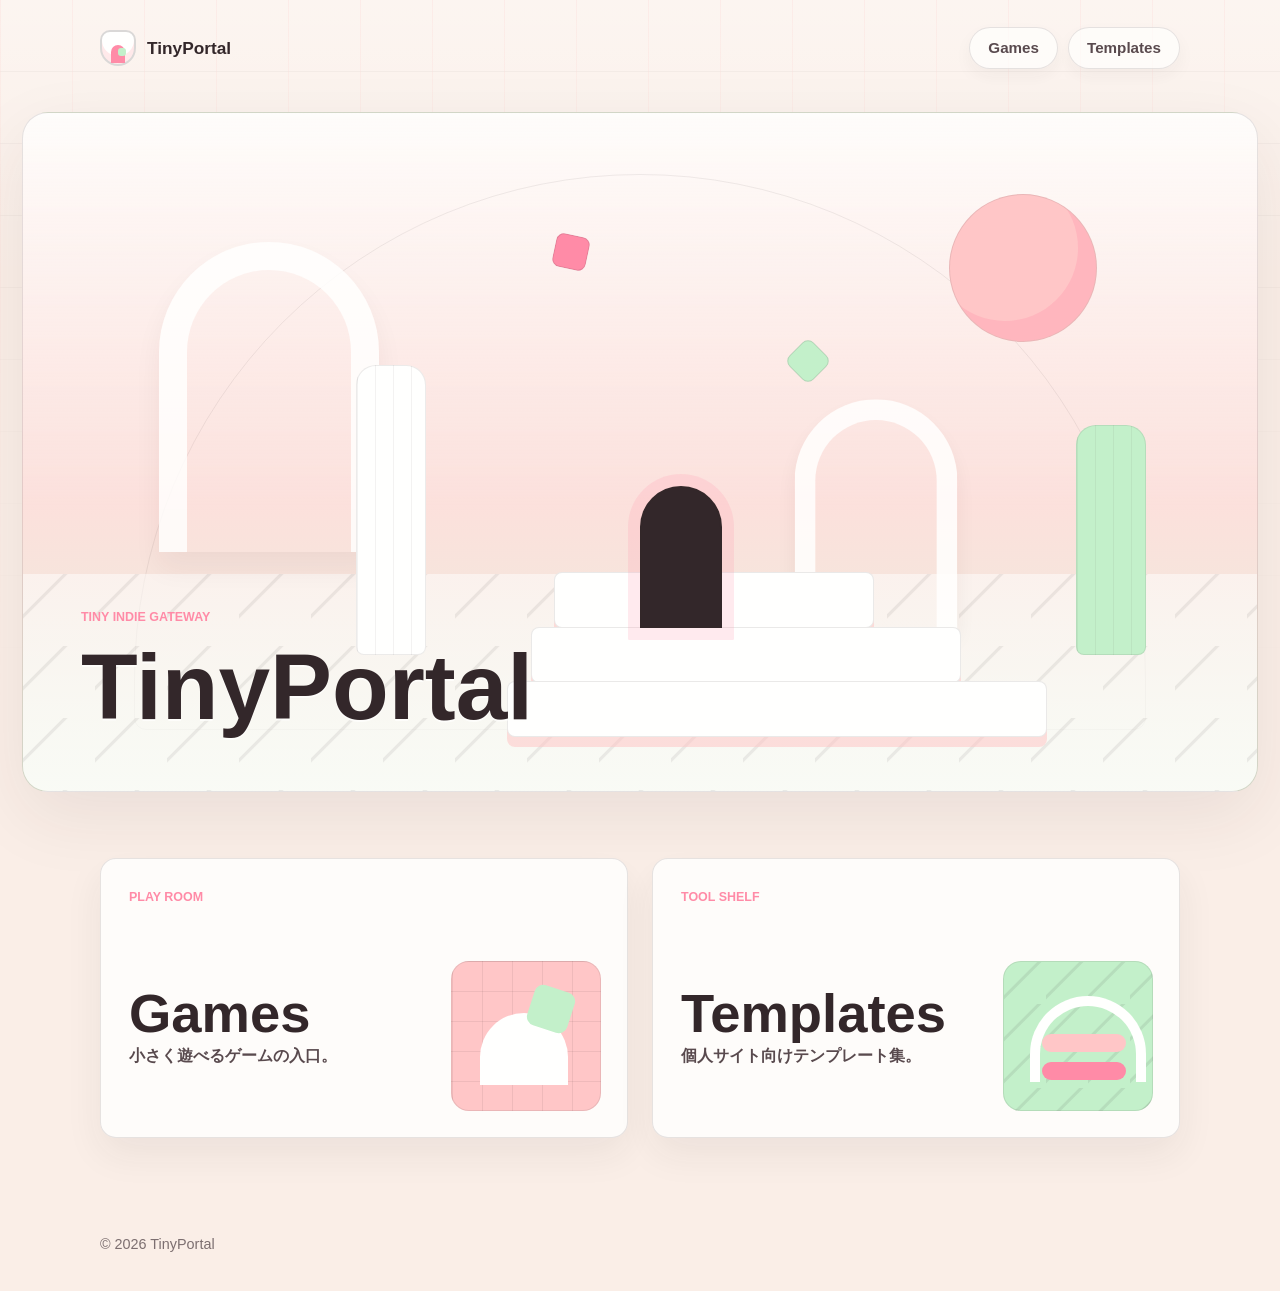
==== commit 78467148: "Add files via upload" ====
--- a/index.html
+++ b/index.html
@@ -3,132 +3,62 @@
 <head>
   <meta charset="UTF-8">
   <meta name="viewport" content="width=device-width, initial-scale=1.0">
-  <meta name="description" content="やさしく遊べる小さなゲームたち。">
-  <title>Mellow Games</title>
-  <link rel="preconnect" href="https://fonts.googleapis.com">
-  <link rel="preconnect" href="https://fonts.gstatic.com" crossorigin>
-  <link href="https://fonts.googleapis.com/css2?family=Nunito:wght@600;700;800&family=Zen+Maru+Gothic:wght@400;500;700;900&display=swap" rel="stylesheet">
+  <meta name="description" content="小さなゲームとテンプレートを探索するポータルサイト。">
+  <title>TinyPortal</title>
   <link rel="stylesheet" href="style.css">
 </head>
-<body>
-  <header class="site-header">
-    <a class="brand" href="#" aria-label="Mellow Games">
-      <span class="brand-mark" aria-hidden="true"></span>
-      <span>Mellow Games</span>
+<body class="portal-site">
+  <header class="site-header portal-header">
+    <a class="brand portal-brand" href="index.html" aria-label="TinyPortal">
+      <span class="brand-mark portal-brand-mark" aria-hidden="true"></span>
+      <span>TinyPortal</span>
     </a>
-    <nav class="site-nav" aria-label="サイト内ナビゲーション">
-      <a href="#games">Games</a>
+    <nav class="site-nav portal-nav" aria-label="サイト内ナビゲーション">
+      <a href="games.html">Games</a>
       <a href="templates.html">Templates</a>
     </nav>
   </header>
 
   <main>
-    <section class="hero" aria-labelledby="site-title">
-      <div class="hero-text">
-        <p class="section-label">mellow web portal</p>
-        <h1 id="site-title">Mellow Games</h1>
-        <p class="lead">やさしく遊べるゲームと、コピペで使えるHTML/CSSテンプレート。</p>
-      </div>
-
-      <div class="hero-art" aria-label="フラットでやわらかいゲーム作品集のビジュアル">
-        <div class="art-screen">
-          <span class="screen-bar"></span>
-          <span class="screen-pill"></span>
-          <span class="screen-dot dot-one"></span>
-          <span class="screen-dot dot-two"></span>
-          <span class="screen-dot dot-three"></span>
-          <span class="screen-line line-one"></span>
-          <span class="screen-line line-two"></span>
+    <section class="portal-hero" aria-labelledby="site-title">
+      <div class="world-art" aria-label="階段とアーチが浮かぶインディーゲーム風のキービジュアル">
+        <span class="world-sun"></span>
+        <span class="world-arch world-arch-left"></span>
+        <span class="world-arch world-arch-right"></span>
+        <span class="world-column world-column-left"></span>
+        <span class="world-column world-column-right"></span>
+        <span class="world-stair world-stair-one"></span>
+        <span class="world-stair world-stair-two"></span>
+        <span class="world-stair world-stair-three"></span>
+        <span class="world-object world-object-pink"></span>
+        <span class="world-object world-object-green"></span>
+        <span class="world-door"></span>
+        <div class="portal-hero-copy">
+          <p class="section-label">tiny indie gateway</p>
+          <h1 id="site-title">TinyPortal</h1>
         </div>
-        <span class="art-tile tile-left"></span>
-        <span class="art-tile tile-right"></span>
-        <span class="art-ring"></span>
-        <span class="art-spark spark-one"></span>
-        <span class="art-spark spark-two"></span>
-        <span class="art-blob blob-green"></span>
-        <span class="art-blob blob-yellow"></span>
       </div>
     </section>
 
-    <section class="portal" aria-labelledby="portal-title">
-      <div class="section-heading">
-        <p class="section-label">choose a room</p>
-        <h2 id="portal-title">入り口を選ぶ</h2>
-      </div>
+    <section class="portal-gateway" aria-label="ポータルメニュー">
+      <a class="portal-card ui-card" href="games.html">
+        <span class="portal-card-art portal-card-games" aria-hidden="true"></span>
+        <span class="portal-card-kicker">play room</span>
+        <strong>Games</strong>
+        <small>小さく遊べるゲームの入口。</small>
+      </a>
 
-      <div class="portal-grid">
-        <a class="portal-card portal-card-games" href="#games">
-          <span class="portal-icon" aria-hidden="true">🎮</span>
-          <span class="portal-kicker">playful collection</span>
-          <strong>Games</strong>
-          <span class="portal-copy">小さく遊べるゲーム作品をまとめています。</span>
-          <span class="portal-button">ゲームを見る</span>
-        </a>
-
-        <a class="portal-card portal-card-templates" href="templates.html">
-          <span class="portal-icon" aria-hidden="true">⌘</span>
-          <span class="portal-kicker">copy and customize</span>
-          <strong>Templates</strong>
-          <span class="portal-copy">個人サイト向けのHTML/CSSテンプレート集です。</span>
-          <span class="portal-button">テンプレートを見る</span>
-        </a>
-      </div>
-    </section>
-
-    <section class="games" id="games" aria-labelledby="games-title">
-      <div class="section-heading">
-        <p class="section-label">games</p>
-        <h2 id="games-title">ゲーム一覧</h2>
-      </div>
-
-      <div class="game-grid">
-        <article class="game-card game-card-cashier">
-          <div class="game-icon" aria-label="レシートのアイコン"><span>🧾</span></div>
-          <h3>レジ打ちマスター</h3>
-          <p>流れてくる商品の値段を素早く入力するカジュアルゲーム。</p>
-          <a class="play-button" href="https://shrimp7260-png.github.io/cashier_game/">Play</a>
-        </article>
-
-        <article class="game-card game-card-grill">
-          <div class="game-icon" aria-label="焼き加減のアイコン"><span>🍖</span></div>
-          <h3>グリルマスター</h3>
-          <p>ちょうどいい焼き加減で止めるタイミングゲーム。</p>
-          <a class="play-button" href="https://shrimp7260-png.github.io/grill_game/">Play</a>
-        </article>
-
-        <article class="game-card game-card-cafe">
-          <div class="game-icon" aria-label="カフェのアイコン"><span>☕</span></div>
-          <h3>カフェマスター</h3>
-          <p>ボタン操作でドリンクを作るシンプル操作ゲーム。</p>
-          <a class="play-button" href="https://shrimp7260-png.github.io/cafe_button/">Play</a>
-        </article>
-
-        <article class="game-card game-card-sort">
-          <div class="game-icon" aria-label="品出しのアイコン"><span>📦</span></div>
-          <h3>品出しマスター</h3>
-          <p>商品をすばやく仕分けて並べる、テンポよく遊べる整理ゲーム。</p>
-          <a class="play-button" href="https://shrimp7260-png.github.io/sort_game/">Play</a>
-        </article>
-
-        <article class="game-card game-card-memory">
-          <div class="game-icon" aria-label="記憶ゲームのアイコン"><span>🧠</span></div>
-          <h3>注文メモリー</h3>
-          <p>消える注文を覚えて、正しい順番で選ぶ記憶力ゲーム。</p>
-          <a class="play-button" href="https://shrimp7260-png.github.io/memory_game/">Play</a>
-        </article>
-
-        <article class="game-card game-card-bento">
-          <div class="game-icon" aria-label="お弁当のアイコン"><span>🍱</span></div>
-          <h3>お弁当つめマスター</h3>
-          <p>注文どおりにおかずを選んで、お弁当を完成させるゲーム。</p>
-          <a class="play-button" href="https://shrimp7260-png.github.io/bento_game/">Play</a>
-        </article>
-      </div>
+      <a class="portal-card ui-card" href="templates.html">
+        <span class="portal-card-art portal-card-templates" aria-hidden="true"></span>
+        <span class="portal-card-kicker">tool shelf</span>
+        <strong>Templates</strong>
+        <small>個人サイト向けテンプレート集。</small>
+      </a>
     </section>
   </main>
 
-  <footer class="site-footer">
-    <p>© 2026 Mellow Games</p>
+  <footer class="site-footer portal-footer">
+    <p>© 2026 TinyPortal</p>
   </footer>
 </body>
 </html>
--- a/style.css
+++ b/style.css
@@ -48,7 +48,6 @@
 
 .site-header,
 .hero,
-.portal,
 .games,
 .site-footer {
   width: min(1080px, calc(100% - 44px));
@@ -132,8 +131,8 @@
   grid-template-columns: minmax(0, 1fr) minmax(310px, 0.82fr);
   align-items: center;
   gap: clamp(42px, 8vw, 92px);
-  min-height: min(620px, calc(100vh - 96px));
-  padding: 34px 0 66px;
+  min-height: calc(100vh - 96px);
+  padding: 34px 0 82px;
 }
 
 .hero-text {
@@ -752,7 +751,7 @@
 }
 
 .games {
-  padding: 52px 0 96px;
+  padding: 16px 0 96px;
 }
 
 .section-heading {
@@ -788,126 +787,6 @@
   border-color: rgba(255, 139, 167, 0.34);
   box-shadow: 0 18px 38px rgba(51, 39, 42, 0.075);
   transform: translateY(-4px);
-}
-
-.portal {
-  padding: 8px 0 48px;
-}
-
-.portal-grid {
-  display: grid;
-  grid-template-columns: repeat(2, minmax(0, 1fr));
-  gap: 26px;
-}
-
-.portal-card {
-  position: relative;
-  display: flex;
-  flex-direction: column;
-  min-height: 310px;
-  overflow: hidden;
-  padding: 30px;
-  border: 1px solid var(--border);
-  border-radius: 18px;
-  background: var(--card);
-  box-shadow: var(--card-shadow);
-  transition: transform 180ms ease, box-shadow 180ms ease, border-color 180ms ease;
-}
-
-.portal-card:hover {
-  border-color: rgba(255, 139, 167, 0.34);
-  box-shadow: 0 18px 38px rgba(51, 39, 42, 0.075);
-  transform: translateY(-4px);
-}
-
-.portal-card::before {
-  position: absolute;
-  inset: auto -42px -56px auto;
-  width: 190px;
-  height: 190px;
-  border-radius: 50%;
-  background: var(--soft-accent);
-  content: "";
-}
-
-.portal-card-templates::before {
-  background: var(--soft-tertiary);
-}
-
-.portal-icon {
-  position: relative;
-  z-index: 1;
-  display: grid;
-  place-items: center;
-  width: 78px;
-  height: 78px;
-  margin-bottom: 24px;
-  border: 1px solid rgba(51, 39, 42, 0.08);
-  border-radius: 28px;
-  background:
-    linear-gradient(145deg, rgba(255, 198, 199, 0.58), rgba(195, 240, 202, 0.5)),
-    var(--card);
-  font-size: 2rem;
-  line-height: 1;
-}
-
-.portal-kicker {
-  position: relative;
-  z-index: 1;
-  margin-bottom: 8px;
-  color: var(--main);
-  font-family: "Nunito", "Zen Maru Gothic", sans-serif;
-  font-size: 0.78rem;
-  font-weight: 800;
-  letter-spacing: 0;
-  text-transform: uppercase;
-}
-
-.portal-card strong {
-  position: relative;
-  z-index: 1;
-  margin-bottom: 12px;
-  font-family: "Nunito", "Zen Maru Gothic", sans-serif;
-  font-size: clamp(2rem, 4vw, 3rem);
-  font-weight: 800;
-  line-height: 1.08;
-}
-
-.portal-copy {
-  position: relative;
-  z-index: 1;
-  max-width: 23rem;
-  color: var(--muted);
-  font-weight: 600;
-}
-
-.portal-button {
-  position: relative;
-  z-index: 1;
-  display: inline-flex;
-  align-items: center;
-  justify-content: center;
-  width: fit-content;
-  min-width: 150px;
-  min-height: 52px;
-  margin-top: auto;
-  padding: 0 26px;
-  border-radius: 999px;
-  background: var(--main);
-  color: var(--text);
-  font-family: "Nunito", "Zen Maru Gothic", sans-serif;
-  font-size: 1rem;
-  font-weight: 800;
-  transition: transform 150ms ease, box-shadow 150ms ease, background-color 150ms ease;
-}
-
-.portal-card-templates .portal-button {
-  background: var(--tertiary);
-}
-
-.portal-card:hover .portal-button {
-  box-shadow: 0 10px 20px rgba(255, 139, 167, 0.22);
-  transform: translateY(-2px);
 }
 
 .game-icon {
@@ -1153,7 +1032,6 @@
 
 .brand:focus-visible,
 .site-nav a:focus-visible,
-.portal-card:focus-visible,
 .play-button:focus-visible {
   outline: 3px solid rgba(195, 240, 202, 0.82);
   outline-offset: 4px;
@@ -1192,10 +1070,6 @@
     grid-template-columns: 1fr;
   }
 
-  .portal-grid {
-    grid-template-columns: 1fr;
-  }
-
   .game-card {
     min-height: auto;
   }
@@ -1204,7 +1078,6 @@
 @media (max-width: 560px) {
   .site-header,
   .hero,
-  .portal,
   .games,
   .site-footer {
     width: min(100% - 30px, 1080px);
@@ -1230,7 +1103,7 @@
   }
 
   .hero {
-    padding: 24px 0 44px;
+    padding: 24px 0 58px;
   }
 
   .hero-art {
@@ -1337,38 +1210,7 @@
   }
 
   .games {
-    padding: 34px 0 76px;
-  }
-
-  .portal {
-    padding: 0 0 34px;
-  }
-
-  .portal-grid {
-    gap: 14px;
-  }
-
-  .portal-card {
-    min-height: auto;
-    padding: 20px;
-  }
-
-  .portal-icon {
-    width: 66px;
-    height: 66px;
-    margin-bottom: 18px;
-    border-radius: 22px;
-    font-size: 1.65rem;
-  }
-
-  .portal-card strong {
-    font-size: 2rem;
-  }
-
-  .portal-button {
-    width: 100%;
-    min-height: 48px;
-    margin-top: 22px;
+    padding-bottom: 76px;
   }
 
   .game-grid {
@@ -1462,9 +1304,560 @@
   .blob-yellow,
   .game-icon span,
   .game-icon::before,
-  .game-icon::after,
+  .game-icon::after {
+    animation: none;
+  }
+}
+
+/* TinyPortal world layer */
+.portal-site {
+  background:
+    linear-gradient(180deg, rgba(255, 255, 254, 0.42), rgba(250, 238, 231, 0) 280px),
+    var(--bg);
+}
+
+.portal-site::before {
+  background:
+    linear-gradient(90deg, rgba(255, 198, 199, 0.18) 1px, transparent 1px),
+    linear-gradient(0deg, rgba(51, 39, 42, 0.045) 1px, transparent 1px);
+  background-size: 72px 72px;
+  mask-image: linear-gradient(to bottom, black, transparent 78%);
+}
+
+.portal-header {
+  position: relative;
+  z-index: 4;
+}
+
+.portal-brand {
+  color: var(--text);
+}
+
+.portal-brand-mark {
+  border-color: rgba(51, 39, 42, 0.18);
+  border-radius: 10px 10px 18px 18px;
+  box-shadow: inset 0 -8px 0 rgba(255, 198, 199, 0.38);
+}
+
+.portal-brand-mark::before {
+  width: 14px;
+  height: 18px;
+  left: 9px;
+  top: 13px;
+  border-radius: 999px 999px 4px 4px;
+  background: var(--main);
+}
+
+.portal-brand-mark::after {
+  width: 8px;
+  height: 8px;
+  right: 8px;
+  bottom: 8px;
+  border-radius: 3px;
+  background: var(--tertiary);
+}
+
+.portal-nav a {
+  border-color: rgba(51, 39, 42, 0.12);
+  background: rgba(255, 255, 254, 0.68);
+  box-shadow: 0 8px 18px rgba(51, 39, 42, 0.045);
+  transition: transform 160ms ease, box-shadow 160ms ease, background-color 160ms ease, border-color 160ms ease;
+}
+
+.portal-nav a:hover,
+.portal-nav a[aria-current="page"] {
+  border-color: rgba(255, 139, 167, 0.42);
+  background: rgba(255, 198, 199, 0.42);
+  color: var(--text);
+  transform: translateY(-2px);
+}
+
+.portal-hero {
+  width: 100%;
+  padding: 16px 0 38px;
+}
+
+.world-art {
+  position: relative;
+  display: grid;
+  place-items: end start;
+  width: min(100% - 44px, 1240px);
+  min-height: clamp(430px, 66vw, 680px);
+  margin: 0 auto;
+  overflow: hidden;
+  border: 1px solid rgba(51, 39, 42, 0.12);
+  border-radius: 26px;
+  background:
+    linear-gradient(180deg, rgba(255, 255, 254, 0.86), rgba(255, 198, 199, 0.34) 58%, rgba(195, 240, 202, 0.34)),
+    var(--bg);
+  box-shadow: 0 24px 70px rgba(51, 39, 42, 0.08);
+}
+
+.world-art::before,
+.world-art::after {
+  position: absolute;
+  pointer-events: none;
+  content: "";
+}
+
+.world-art::before {
+  inset: 9%;
+  border: 1px solid rgba(51, 39, 42, 0.08);
+  border-radius: 999px 999px 24px 24px;
+}
+
+.world-art::after {
+  left: 0;
+  right: 0;
+  bottom: 0;
+  height: 32%;
+  background:
+    linear-gradient(135deg, transparent 0 28px, rgba(51, 39, 42, 0.08) 29px 31px, transparent 32px),
+    linear-gradient(180deg, rgba(255, 255, 254, 0.5), rgba(255, 255, 254, 0.74));
+  background-size: 72px 72px, auto;
+}
+
+.portal-hero-copy {
+  position: relative;
+  z-index: 3;
+  max-width: 680px;
+  padding: clamp(26px, 5vw, 58px);
+}
+
+.portal-hero-copy h1 {
+  margin-bottom: 0;
+  color: var(--text);
+  font-size: 5.8rem;
+  text-shadow: 0 2px 0 rgba(255, 255, 254, 0.72);
+}
+
+.world-sun,
+.world-arch,
+.world-column,
+.world-stair,
+.world-object,
+.world-door {
+  position: absolute;
+  display: block;
+}
+
+.world-sun {
+  right: 13%;
+  top: 12%;
+  width: clamp(72px, 12vw, 148px);
+  height: clamp(72px, 12vw, 148px);
+  border: 1px solid rgba(51, 39, 42, 0.1);
+  border-radius: 50%;
+  background: var(--accent);
+  box-shadow: inset -18px -20px 0 rgba(255, 139, 167, 0.28);
+}
+
+.world-arch {
+  z-index: 1;
+  width: clamp(120px, 19vw, 220px);
+  height: clamp(170px, 27vw, 310px);
+  border: clamp(14px, 2.4vw, 28px) solid rgba(255, 255, 254, 0.84);
+  border-bottom: 0;
+  border-radius: 999px 999px 0 0;
+  box-shadow: 0 16px 28px rgba(51, 39, 42, 0.055);
+}
+
+.world-arch-left {
+  left: 11%;
+  top: 19%;
+}
+
+.world-arch-right {
+  right: 22%;
+  bottom: 18%;
+  transform: scale(0.74);
+}
+
+.world-column {
+  z-index: 2;
+  width: clamp(40px, 6vw, 70px);
+  height: clamp(170px, 26vw, 290px);
+  bottom: 20%;
+  border: 1px solid rgba(51, 39, 42, 0.09);
+  border-radius: 20px 20px 8px 8px;
+  background:
+    linear-gradient(90deg, rgba(51, 39, 42, 0.06) 1px, transparent 1px),
+    var(--card);
+  background-size: 18px auto;
+}
+
+.world-column-left {
+  left: 27%;
+}
+
+.world-column-right {
+  right: 9%;
+  height: clamp(130px, 20vw, 230px);
+  background-color: var(--tertiary);
+}
+
+.world-stair {
+  z-index: 2;
+  height: clamp(30px, 4.8vw, 56px);
+  border: 1px solid rgba(51, 39, 42, 0.1);
+  border-radius: 8px;
+  background: var(--card);
+  box-shadow: 0 10px 0 rgba(255, 198, 199, 0.55);
+}
+
+.world-stair-one {
+  right: 31%;
+  bottom: 24%;
+  width: clamp(138px, 26vw, 320px);
+}
+
+.world-stair-two {
+  right: 24%;
+  bottom: 16%;
+  width: clamp(176px, 34vw, 430px);
+}
+
+.world-stair-three {
+  right: 17%;
+  bottom: 8%;
+  width: clamp(210px, 43vw, 540px);
+}
+
+.world-object {
+  z-index: 3;
+  width: 34px;
+  height: 34px;
+  border: 1px solid rgba(51, 39, 42, 0.12);
+  border-radius: 8px;
+  animation: portal-drift 6.5s ease-in-out infinite;
+}
+
+.world-object-pink {
+  left: 43%;
+  top: 18%;
+  background: var(--main);
+  transform: rotate(12deg);
+}
+
+.world-object-green {
+  right: 35%;
+  top: 34%;
+  background: var(--tertiary);
+  animation-delay: -2s;
+  transform: rotate(45deg);
+}
+
+.world-door {
+  z-index: 3;
+  left: 50%;
+  bottom: 24%;
+  width: clamp(48px, 7vw, 82px);
+  height: clamp(82px, 12vw, 142px);
+  border: 2px solid rgba(51, 39, 42, 0.18);
+  border-radius: 999px 999px 8px 8px;
+  background: var(--text);
+  box-shadow: 0 0 0 12px rgba(255, 139, 167, 0.18);
+}
+
+.portal-gateway {
+  display: grid;
+  grid-template-columns: repeat(2, minmax(0, 1fr));
+  gap: 24px;
+  width: min(1080px, calc(100% - 44px));
+  margin: 0 auto;
+  padding: 28px 0 94px;
+}
+
+.ui-card {
+  border-color: rgba(51, 39, 42, 0.12);
+  border-radius: 16px;
+  background: rgba(255, 255, 254, 0.82);
+  box-shadow: 0 16px 38px rgba(51, 39, 42, 0.065);
+}
+
+.portal-card {
+  position: relative;
+  display: grid;
+  min-height: 280px;
+  overflow: hidden;
+  padding: 28px;
+  border: 1px solid rgba(51, 39, 42, 0.12);
+  color: var(--text);
+  transition: transform 180ms ease, box-shadow 180ms ease, border-color 180ms ease;
+}
+
+.portal-card:hover {
+  border-color: rgba(255, 139, 167, 0.4);
+  box-shadow: 0 24px 48px rgba(51, 39, 42, 0.09);
+  transform: translateY(-6px);
+}
+
+.portal-card-art {
+  position: absolute;
+  inset: auto 26px 26px auto;
+  width: 150px;
+  height: 150px;
+  border: 1px solid rgba(51, 39, 42, 0.1);
+  border-radius: 18px;
+  background:
+    linear-gradient(90deg, rgba(51, 39, 42, 0.08) 1px, transparent 1px),
+    linear-gradient(0deg, rgba(51, 39, 42, 0.08) 1px, transparent 1px),
+    var(--accent);
+  background-size: 30px 30px;
+}
+
+.portal-card-art::before,
+.portal-card-art::after {
+  position: absolute;
+  content: "";
+}
+
+.portal-card-games::before {
+  left: 28px;
+  bottom: 25px;
+  width: 88px;
+  height: 72px;
+  border-radius: 999px 999px 8px 8px;
+  background: var(--card);
+}
+
+.portal-card-games::after {
+  right: 28px;
+  top: 26px;
+  width: 42px;
+  height: 42px;
+  border-radius: 9px;
+  background: var(--tertiary);
+  transform: rotate(18deg);
+}
+
+.portal-card-templates {
+  background:
+    linear-gradient(135deg, transparent 0 23px, rgba(51, 39, 42, 0.09) 24px 26px, transparent 27px),
+    var(--tertiary);
+  background-size: 42px 42px;
+}
+
+.portal-card-templates::before {
+  left: 26px;
+  top: 34px;
+  width: 96px;
+  height: 76px;
+  border: 10px solid var(--card);
+  border-bottom: 0;
+  border-radius: 999px 999px 0 0;
+}
+
+.portal-card-templates::after {
+  left: 38px;
+  bottom: 30px;
+  width: 84px;
+  height: 18px;
+  border-radius: 999px;
+  background: var(--main);
+  box-shadow: 0 -28px 0 var(--accent);
+}
+
+.portal-card-kicker {
+  position: relative;
+  z-index: 1;
+  color: var(--main);
+  font-family: "Nunito", "Zen Maru Gothic", sans-serif;
+  font-size: 0.78rem;
+  font-weight: 800;
+  text-transform: uppercase;
+}
+
+.portal-card strong {
+  position: relative;
+  z-index: 1;
+  align-self: end;
+  font-family: "Nunito", "Zen Maru Gothic", sans-serif;
+  font-size: 3.4rem;
+  line-height: 1;
+}
+
+.portal-card small {
+  position: relative;
+  z-index: 1;
+  max-width: 19rem;
+  color: var(--muted);
+  font-size: 1rem;
+  font-weight: 700;
+}
+
+.portal-page {
+  width: min(1080px, calc(100% - 44px));
+  margin: 0 auto;
+}
+
+.hero-page-title {
+  position: relative;
+  max-width: 760px;
+  padding: 52px 0 42px;
+}
+
+.hero-page-title h1 {
+  font-size: 4.4rem;
+}
+
+.hero-page-title::after {
+  display: block;
+  width: 132px;
+  height: 18px;
+  margin-top: 26px;
+  border-radius: 999px;
+  background:
+    linear-gradient(90deg, var(--main) 0 34%, var(--accent) 34% 68%, var(--tertiary) 68%);
+  content: "";
+}
+
+.portal-games {
+  width: 100%;
+  padding-top: 8px;
+}
+
+.game-card.ui-card,
+.template-card.ui-card {
+  border-radius: 16px;
+}
+
+.game-card.ui-card:hover,
+.template-card.ui-card:hover {
+  transform: translateY(-6px);
+}
+
+.ui-button,
+.template-actions button {
+  border-radius: 999px;
+  box-shadow: 0 10px 20px rgba(255, 139, 167, 0.2);
+}
+
+.ui-button-muted {
+  cursor: default;
+  opacity: 0.64;
+}
+
+.ui-button-muted:hover {
+  background: var(--main);
+  box-shadow: 0 10px 20px rgba(255, 139, 167, 0.2);
+  transform: none;
+}
+
+.template-preview,
+.code-panel pre,
+.live-preview-panel iframe {
+  border-radius: 12px;
+}
+
+@keyframes portal-drift {
+  0%,
+  100% {
+    translate: 0 0;
+  }
+
+  50% {
+    translate: 0 -10px;
+  }
+}
+
+@media (max-width: 880px) {
+  .portal-gateway {
+    grid-template-columns: 1fr;
+  }
+
+  .world-column-left {
+    left: 18%;
+  }
+
+  .world-arch-right {
+    right: 10%;
+  }
+}
+
+@media (max-width: 560px) {
+  .portal-header,
+  .portal-page,
+  .portal-gateway,
+  .portal-footer {
+    width: min(100% - 30px, 1080px);
+  }
+
+  .portal-hero {
+    padding-top: 4px;
+  }
+
+  .world-art {
+    width: min(100% - 30px, 1080px);
+    min-height: 470px;
+    border-radius: 18px;
+  }
+
+  .portal-hero-copy {
+    padding: 22px;
+  }
+
+  .portal-hero-copy h1,
+  .hero-page-title h1 {
+    font-size: 3.1rem;
+  }
+
+  .world-column-left,
+  .world-arch-left {
+    left: 8%;
+  }
+
+  .world-column-right {
+    right: 6%;
+  }
+
+  .world-door {
+    left: 46%;
+  }
+
+  .world-stair-one {
+    right: 18%;
+  }
+
+  .world-stair-two {
+    right: 10%;
+  }
+
+  .world-stair-three {
+    right: 4%;
+  }
+
+  .portal-gateway {
+    padding-bottom: 72px;
+  }
+
+  .portal-card {
+    min-height: 238px;
+    padding: 22px;
+  }
+
+  .portal-card strong {
+    font-size: 2.5rem;
+  }
+
+  .portal-card-art {
+    width: 118px;
+    height: 118px;
+    right: 18px;
+    bottom: 18px;
+  }
+
+  .hero-page-title {
+    padding: 34px 0 32px;
+  }
+}
+
+@media (prefers-reduced-motion: reduce) {
+  .portal-nav a,
   .portal-card,
-  .portal-button {
+  .world-object,
+  .game-card.ui-card,
+  .template-card.ui-card {
     animation: none;
     transition: none;
   }
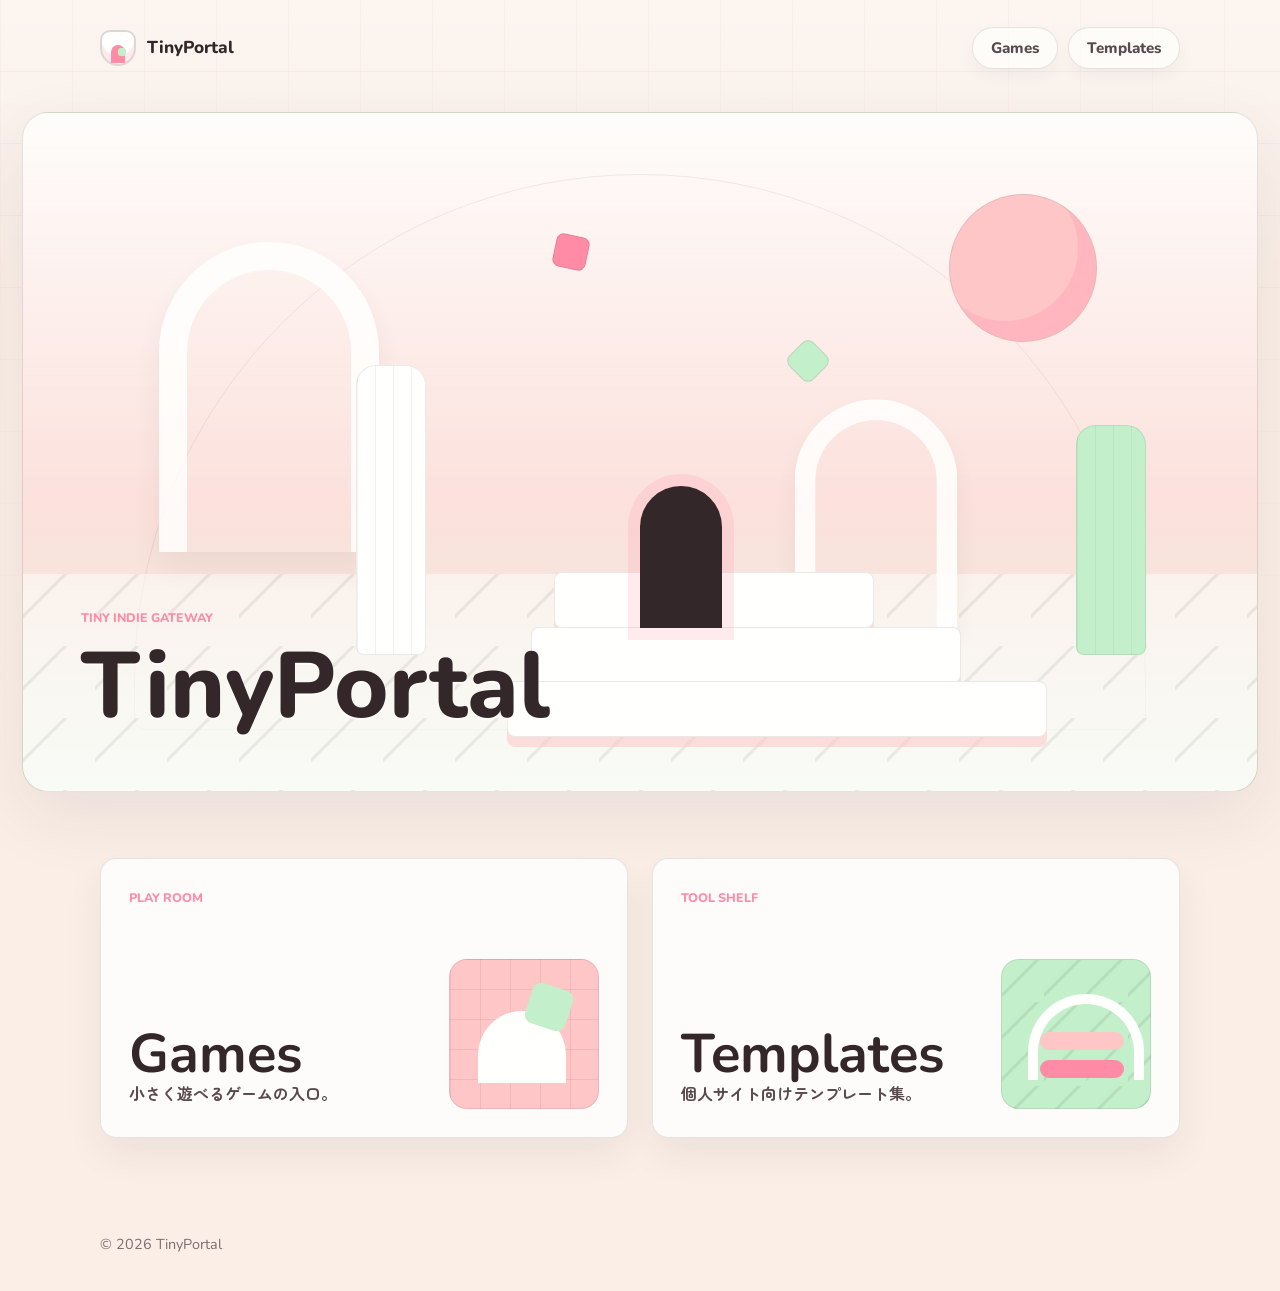
==== commit 5a259b11: "Add files via upload" ====
--- a/index.html
+++ b/index.html
@@ -5,6 +5,9 @@
   <meta name="viewport" content="width=device-width, initial-scale=1.0">
   <meta name="description" content="小さなゲームとテンプレートを探索するポータルサイト。">
   <title>TinyPortal</title>
+  <link rel="preconnect" href="https://fonts.googleapis.com">
+  <link rel="preconnect" href="https://fonts.gstatic.com" crossorigin>
+  <link href="https://fonts.googleapis.com/css2?family=Nunito:wght@600;700;800;900&family=Zen+Maru+Gothic:wght@400;500;700;900&display=swap" rel="stylesheet">
   <link rel="stylesheet" href="style.css">
 </head>
 <body class="portal-site">
--- a/style.css
+++ b/style.css
@@ -11,6 +11,7 @@
   --soft-accent: rgba(255, 198, 199, 0.4);
   --soft-tertiary: rgba(195, 240, 202, 0.52);
   --card-shadow: 0 14px 34px rgba(51, 39, 42, 0.055);
+  --font-rounded: "Nunito", "Zen Maru Gothic", "M PLUS Rounded 1c", "Hiragino Maru Gothic ProN", "Yu Gothic", "Meiryo", system-ui, sans-serif;
 }
 
 * {
@@ -26,7 +27,7 @@
   min-height: 100vh;
   background: var(--bg);
   color: var(--text);
-  font-family: "Zen Maru Gothic", "M PLUS Rounded 1c", "Yu Gothic", "Hiragino Maru Gothic ProN", sans-serif;
+  font-family: var(--font-rounded);
   line-height: 1.75;
 }
 
@@ -66,7 +67,7 @@
   align-items: center;
   gap: 11px;
   min-height: 44px;
-  font-family: "Nunito", "Zen Maru Gothic", sans-serif;
+  font-family: var(--font-rounded);
   font-size: 1.08rem;
   font-weight: 800;
 }
@@ -113,7 +114,7 @@
   border-radius: 999px;
   background: rgba(255, 255, 255, 0.5);
   color: var(--muted);
-  font-family: "Nunito", "Zen Maru Gothic", sans-serif;
+  font-family: var(--font-rounded);
   font-size: 0.95rem;
   font-weight: 800;
 }
@@ -142,7 +143,7 @@
 .section-label {
   margin: 0 0 13px;
   color: var(--main);
-  font-family: "Nunito", "Zen Maru Gothic", sans-serif;
+  font-family: var(--font-rounded);
   font-size: 0.78rem;
   font-weight: 800;
   letter-spacing: 0;
@@ -158,7 +159,7 @@
 
 h1 {
   margin-bottom: 20px;
-  font-family: "Nunito", "Zen Maru Gothic", sans-serif;
+  font-family: var(--font-rounded);
   font-size: clamp(3.2rem, 8.6vw, 6.8rem);
   font-weight: 800;
   line-height: 0.98;
@@ -1013,7 +1014,7 @@
   border-radius: 999px;
   background: var(--main);
   color: var(--text);
-  font-family: "Nunito", "Zen Maru Gothic", sans-serif;
+  font-family: var(--font-rounded);
   font-size: 1rem;
   font-weight: 800;
   transition: transform 150ms ease, box-shadow 150ms ease, background-color 150ms ease;
@@ -1578,6 +1579,9 @@
 .portal-card {
   position: relative;
   display: grid;
+  grid-template-columns: minmax(0, 1fr) 170px;
+  grid-template-rows: auto 1fr auto;
+  column-gap: 22px;
   min-height: 280px;
   overflow: hidden;
   padding: 28px;
@@ -1593,8 +1597,11 @@
 }
 
 .portal-card-art {
-  position: absolute;
-  inset: auto 26px 26px auto;
+  position: relative;
+  grid-column: 2;
+  grid-row: 1 / 4;
+  align-self: end;
+  justify-self: end;
   width: 150px;
   height: 150px;
   border: 1px solid rgba(51, 39, 42, 0.1);
@@ -1661,8 +1668,9 @@
 .portal-card-kicker {
   position: relative;
   z-index: 1;
+  grid-column: 1;
   color: var(--main);
-  font-family: "Nunito", "Zen Maru Gothic", sans-serif;
+  font-family: var(--font-rounded);
   font-size: 0.78rem;
   font-weight: 800;
   text-transform: uppercase;
@@ -1671,15 +1679,18 @@
 .portal-card strong {
   position: relative;
   z-index: 1;
+  grid-column: 1;
   align-self: end;
-  font-family: "Nunito", "Zen Maru Gothic", sans-serif;
+  font-family: var(--font-rounded);
   font-size: 3.4rem;
   line-height: 1;
+  overflow-wrap: anywhere;
 }
 
 .portal-card small {
   position: relative;
   z-index: 1;
+  grid-column: 1;
   max-width: 19rem;
   color: var(--muted);
   font-size: 1rem;
@@ -1832,6 +1843,8 @@
   }
 
   .portal-card {
+    grid-template-columns: minmax(0, 1fr) 132px;
+    column-gap: 16px;
     min-height: 238px;
     padding: 22px;
   }
@@ -1843,8 +1856,6 @@
   .portal-card-art {
     width: 118px;
     height: 118px;
-    right: 18px;
-    bottom: 18px;
   }
 
   .hero-page-title {
@@ -1862,3 +1873,232 @@
     transition: none;
   }
 }
+
+/* TinyPortal game icon art */
+.portal-games .game-icon {
+  border-radius: 22px;
+  background:
+    linear-gradient(90deg, rgba(51, 39, 42, 0.06) 1px, transparent 1px),
+    linear-gradient(0deg, rgba(51, 39, 42, 0.06) 1px, transparent 1px),
+    linear-gradient(145deg, rgba(255, 198, 199, 0.72), rgba(195, 240, 202, 0.58)),
+    var(--card);
+  background-size: 18px 18px, 18px 18px, auto, auto;
+}
+
+.portal-games .game-icon::before,
+.portal-games .game-icon::after {
+  display: none;
+  animation: none;
+}
+
+.portal-games .game-icon span,
+.portal-games .game-icon span::before,
+.portal-games .game-icon span::after {
+  position: absolute;
+  display: block;
+  content: "";
+}
+
+.portal-games .game-icon span {
+  z-index: 3;
+  width: 48px;
+  height: 48px;
+  border-radius: 12px;
+  background: var(--card);
+  box-shadow: 0 8px 16px rgba(51, 39, 42, 0.08);
+  filter: none;
+}
+
+.portal-games .game-card-cashier .game-icon span {
+  width: 34px;
+  height: 48px;
+  border: 1px solid rgba(51, 39, 42, 0.12);
+  border-radius: 8px 8px 4px 4px;
+  background:
+    linear-gradient(90deg, transparent 0 5px, rgba(255, 139, 167, 0.44) 5px 9px, transparent 9px),
+    linear-gradient(var(--muted), var(--muted)) 9px 13px / 16px 3px no-repeat,
+    linear-gradient(var(--accent), var(--accent)) 9px 23px / 20px 4px no-repeat,
+    linear-gradient(var(--tertiary), var(--tertiary)) 9px 33px / 14px 4px no-repeat,
+    var(--card);
+  clip-path: polygon(0 0, 100% 0, 100% 88%, 86% 100%, 70% 88%, 54% 100%, 38% 88%, 22% 100%, 0 88%);
+}
+
+.portal-games .game-card-cashier .game-icon span::before {
+  right: -10px;
+  bottom: 6px;
+  width: 15px;
+  height: 15px;
+  border: 3px solid var(--main);
+  border-radius: 50%;
+  background: var(--card);
+}
+
+.portal-games .game-card-cashier .game-icon span::after {
+  left: 8px;
+  top: 6px;
+  width: 18px;
+  height: 3px;
+  border-radius: 999px;
+  background: var(--main);
+}
+
+.portal-games .game-card-grill .game-icon span {
+  width: 50px;
+  height: 32px;
+  border: 1px solid rgba(51, 39, 42, 0.14);
+  border-radius: 10px;
+  background:
+    linear-gradient(90deg, rgba(51, 39, 42, 0.2) 2px, transparent 2px 10px) 7px 9px / 10px 14px repeat-x,
+    var(--text);
+}
+
+.portal-games .game-card-grill .game-icon span::before {
+  left: 7px;
+  top: -13px;
+  width: 7px;
+  height: 18px;
+  border-radius: 999px;
+  background: var(--main);
+  opacity: 0.72;
+  box-shadow: 17px -4px 0 rgba(255, 198, 199, 0.8), 33px 1px 0 rgba(195, 240, 202, 0.9);
+}
+
+.portal-games .game-card-grill .game-icon span::after {
+  left: 15px;
+  bottom: -8px;
+  width: 20px;
+  height: 8px;
+  border-radius: 0 0 999px 999px;
+  background: var(--main);
+}
+
+.portal-games .game-card-cafe .game-icon span {
+  width: 42px;
+  height: 34px;
+  border: 1px solid rgba(51, 39, 42, 0.12);
+  border-radius: 8px 8px 18px 18px;
+  background:
+    linear-gradient(var(--main), var(--main)) 8px 9px / 26px 5px no-repeat,
+    var(--card);
+}
+
+.portal-games .game-card-cafe .game-icon span::before {
+  right: -13px;
+  top: 8px;
+  width: 16px;
+  height: 14px;
+  border: 4px solid var(--card);
+  border-left: 0;
+  border-radius: 0 999px 999px 0;
+}
+
+.portal-games .game-card-cafe .game-icon span::after {
+  left: 9px;
+  top: -18px;
+  width: 5px;
+  height: 15px;
+  border-radius: 999px;
+  background: rgba(89, 74, 78, 0.22);
+  box-shadow: 11px -3px 0 rgba(255, 139, 167, 0.4), 22px 0 0 rgba(89, 74, 78, 0.18);
+}
+
+.portal-games .game-card-sort .game-icon span {
+  width: 46px;
+  height: 46px;
+  background: transparent;
+  box-shadow: none;
+}
+
+.portal-games .game-card-sort .game-icon span::before,
+.portal-games .game-card-sort .game-icon span::after {
+  width: 20px;
+  height: 20px;
+  border: 1px solid rgba(51, 39, 42, 0.12);
+  border-radius: 7px;
+}
+
+.portal-games .game-card-sort .game-icon span::before {
+  left: 2px;
+  top: 3px;
+  background: var(--main);
+  box-shadow: 23px 20px 0 var(--tertiary);
+}
+
+.portal-games .game-card-sort .game-icon span::after {
+  right: 2px;
+  top: 3px;
+  background: var(--card);
+  box-shadow: -23px 20px 0 var(--accent);
+}
+
+.portal-games .game-card-memory .game-icon span {
+  width: 44px;
+  height: 42px;
+  border-radius: 10px;
+  background: transparent;
+  box-shadow: none;
+}
+
+.portal-games .game-card-memory .game-icon span::before,
+.portal-games .game-card-memory .game-icon span::after {
+  width: 27px;
+  height: 34px;
+  border: 1px solid rgba(51, 39, 42, 0.12);
+  border-radius: 8px;
+}
+
+.portal-games .game-card-memory .game-icon span::before {
+  left: 3px;
+  top: 5px;
+  background:
+    radial-gradient(circle at 50% 45%, var(--main) 0 6px, transparent 7px),
+    var(--card);
+  transform: rotate(-9deg);
+}
+
+.portal-games .game-card-memory .game-icon span::after {
+  right: 3px;
+  top: 2px;
+  background:
+    radial-gradient(circle at 50% 45%, var(--tertiary) 0 6px, transparent 7px),
+    var(--accent);
+  transform: rotate(9deg);
+}
+
+.portal-games .game-card-bento .game-icon span {
+  width: 48px;
+  height: 38px;
+  border: 2px solid var(--text);
+  border-radius: 11px;
+  background:
+    radial-gradient(circle at 24% 34%, var(--main) 0 7px, transparent 8px),
+    radial-gradient(circle at 74% 67%, var(--tertiary) 0 7px, transparent 8px),
+    linear-gradient(90deg, transparent 47%, rgba(51, 39, 42, 0.18) 47% 53%, transparent 53%),
+    linear-gradient(0deg, transparent 47%, rgba(51, 39, 42, 0.18) 47% 53%, transparent 53%),
+    var(--card);
+}
+
+.portal-games .game-card-bento .game-icon span::before {
+  left: 7px;
+  top: -10px;
+  width: 34px;
+  height: 7px;
+  border-radius: 999px;
+  background: var(--accent);
+}
+
+.portal-games .game-card-bento .game-icon span::after {
+  right: 8px;
+  top: 8px;
+  width: 8px;
+  height: 8px;
+  border-radius: 3px;
+  background: var(--main);
+  box-shadow: -24px 17px 0 var(--accent);
+}
+
+@media (max-width: 560px) {
+  .portal-games .game-icon span {
+    transform: scale(0.86);
+  }
+}
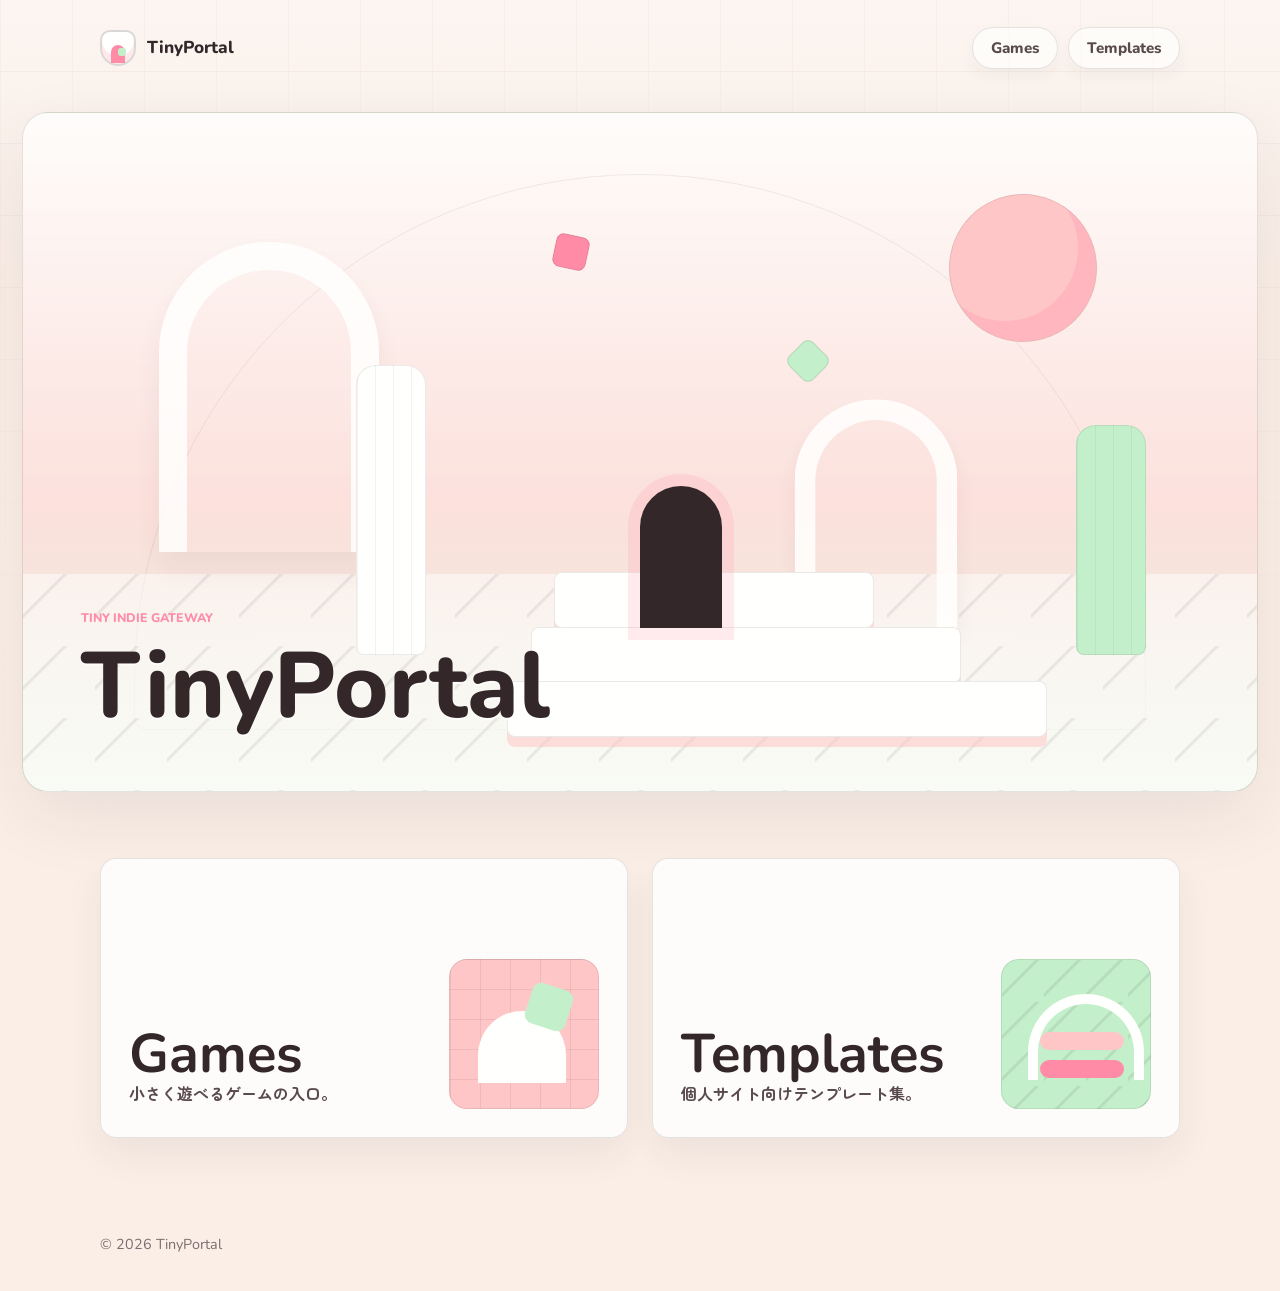
==== commit 5484ac65: "Add files via upload" ====
--- a/index.html
+++ b/index.html
@@ -46,14 +46,12 @@
     <section class="portal-gateway" aria-label="ポータルメニュー">
       <a class="portal-card ui-card" href="games.html">
         <span class="portal-card-art portal-card-games" aria-hidden="true"></span>
-        <span class="portal-card-kicker">play room</span>
         <strong>Games</strong>
         <small>小さく遊べるゲームの入口。</small>
       </a>
 
       <a class="portal-card ui-card" href="templates.html">
         <span class="portal-card-art portal-card-templates" aria-hidden="true"></span>
-        <span class="portal-card-kicker">tool shelf</span>
         <strong>Templates</strong>
         <small>個人サイト向けテンプレート集。</small>
       </a>
--- a/style.css
+++ b/style.css
@@ -1579,8 +1579,8 @@
 .portal-card {
   position: relative;
   display: grid;
-  grid-template-columns: minmax(0, 1fr) 170px;
-  grid-template-rows: auto 1fr auto;
+  grid-template-columns: minmax(0, 1fr) minmax(112px, 170px);
+  grid-template-rows: 1fr auto;
   column-gap: 22px;
   min-height: 280px;
   overflow: hidden;
@@ -1599,11 +1599,11 @@
 .portal-card-art {
   position: relative;
   grid-column: 2;
-  grid-row: 1 / 4;
+  grid-row: 1 / 3;
   align-self: end;
   justify-self: end;
-  width: 150px;
-  height: 150px;
+  width: min(100%, 150px);
+  aspect-ratio: 1;
   border: 1px solid rgba(51, 39, 42, 0.1);
   border-radius: 18px;
   background:
@@ -1665,26 +1665,15 @@
   box-shadow: 0 -28px 0 var(--accent);
 }
 
-.portal-card-kicker {
-  position: relative;
-  z-index: 1;
-  grid-column: 1;
-  color: var(--main);
-  font-family: var(--font-rounded);
-  font-size: 0.78rem;
-  font-weight: 800;
-  text-transform: uppercase;
-}
-
 .portal-card strong {
   position: relative;
   z-index: 1;
   grid-column: 1;
   align-self: end;
   font-family: var(--font-rounded);
-  font-size: 3.4rem;
+  font-size: clamp(2.8rem, 5vw, 3.4rem);
   line-height: 1;
-  overflow-wrap: anywhere;
+  white-space: nowrap;
 }
 
 .portal-card small {
@@ -1843,19 +1832,18 @@
   }
 
   .portal-card {
-    grid-template-columns: minmax(0, 1fr) 132px;
-    column-gap: 16px;
+    grid-template-columns: minmax(0, 1fr) clamp(76px, 24vw, 118px);
+    column-gap: 14px;
     min-height: 238px;
     padding: 22px;
   }
 
   .portal-card strong {
-    font-size: 2.5rem;
+    font-size: clamp(2rem, 9.4vw, 2.5rem);
   }
 
   .portal-card-art {
-    width: 118px;
-    height: 118px;
+    width: 100%;
   }
 
   .hero-page-title {
